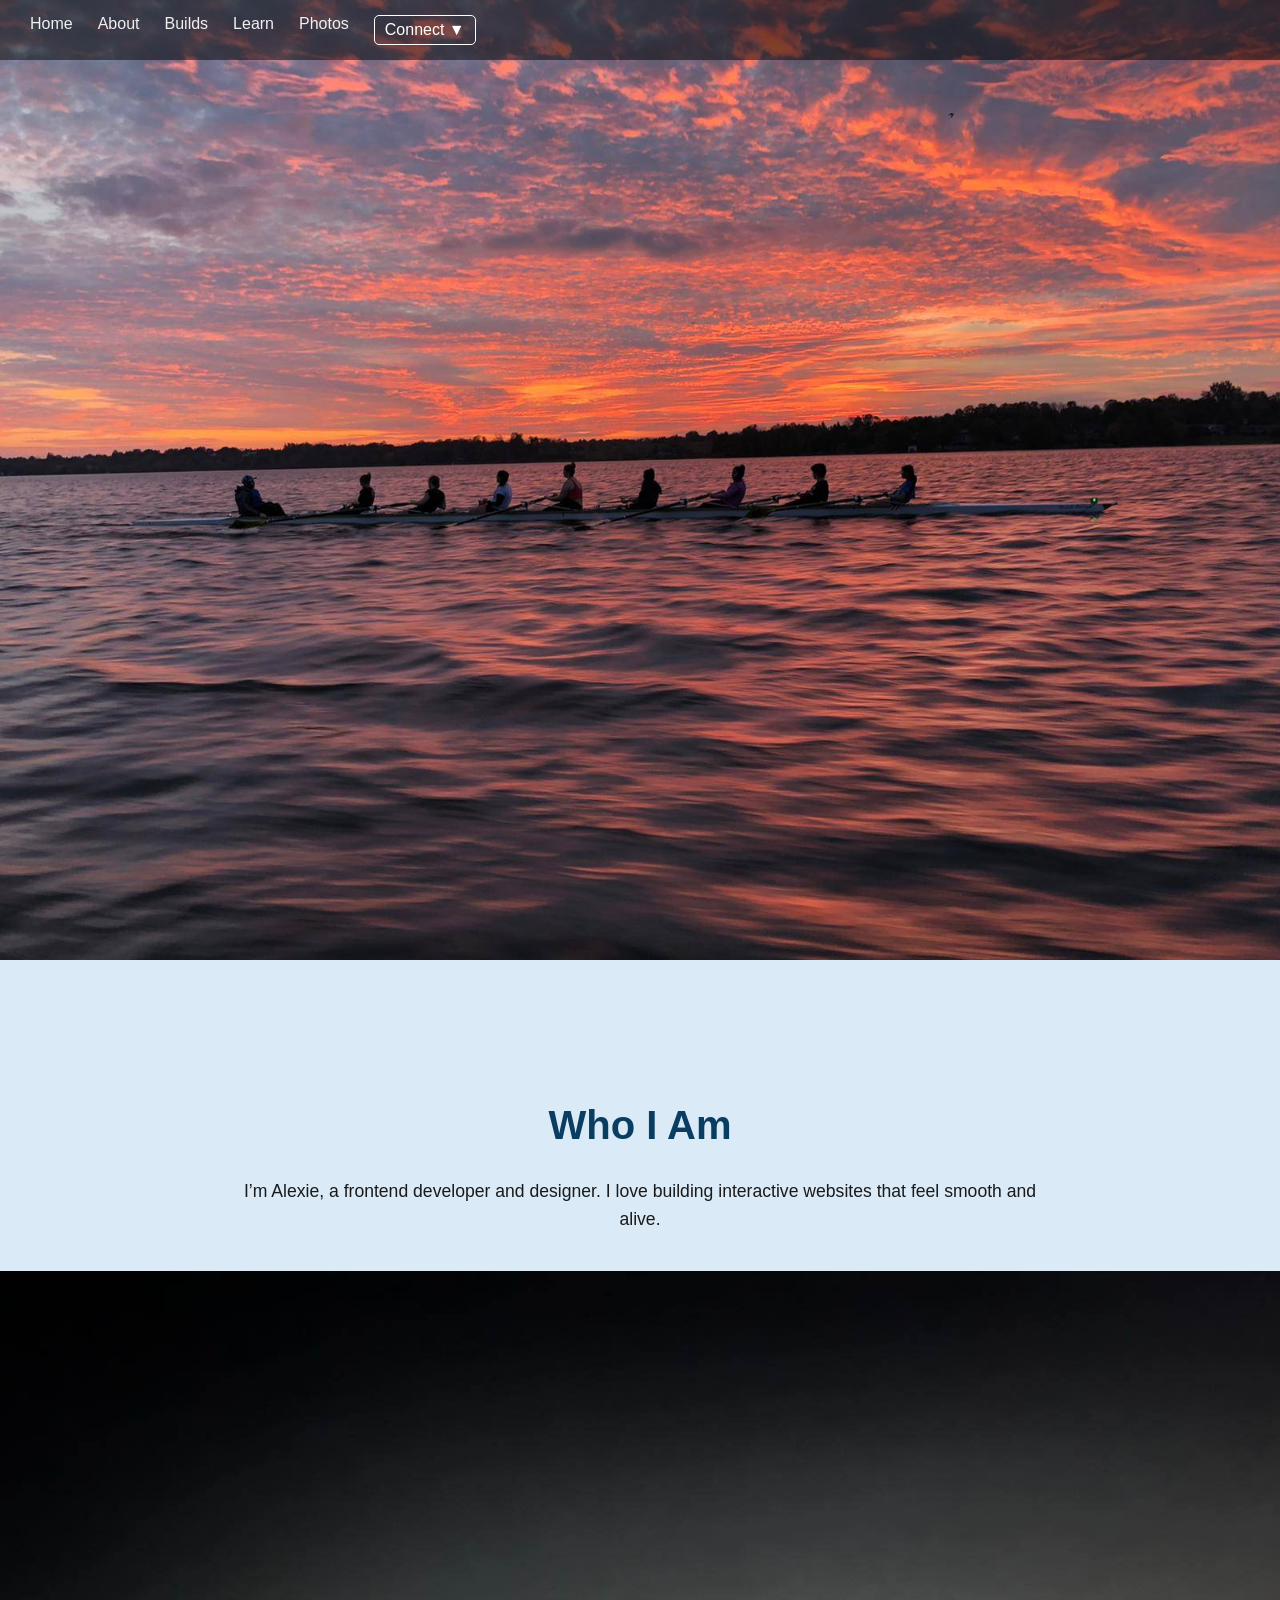
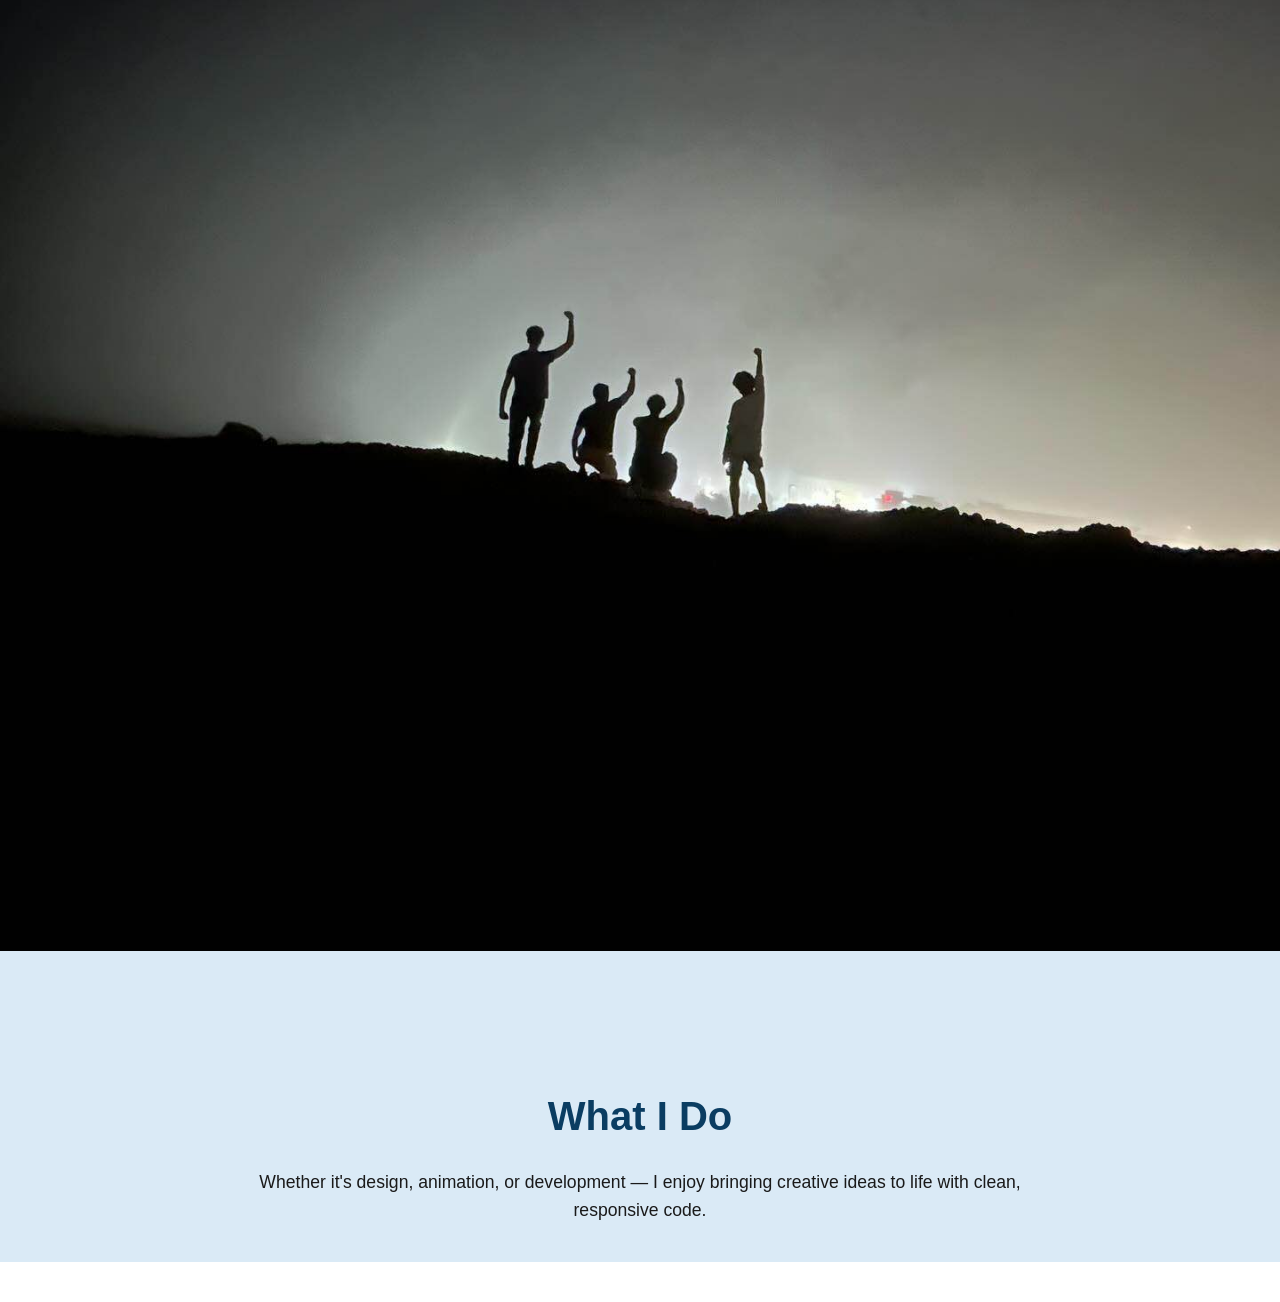
==== about.html @ fcfd6482 "started a website" ====
<!DOCTYPE html>
<html lang="en">
<head>
  <meta charset="UTF-8">
  <title>About Me</title>
  <link rel="stylesheet" href="style.css">
</head>
<script>
  const observer = new IntersectionObserver((entries) => {
    entries.forEach(entry => {
      if (entry.isIntersecting) {
        entry.target.classList.add('visible');
      }
    });
  }, { threshold: 0.2 });

  document.querySelectorAll('.about-text').forEach(el => {
    observer.observe(el);
  });
</script>

<body>

  <nav>
    <div class="nav-links">
      <a href="index.html">Home</a>
      <a href="about.html">About</a>
      <a href="#">Builds</a>
      <a href="#">Learn</a>
      <a href="#">Photos</a>
      <div class="dropdown">Connect ▼</div>
    </div>
  </nav>

  <section class="about-section">
  <img src="images/pic1.jpg" alt="Rowing at sunrise" class="about-img">
  <div class="about-text">
    <h2>Who I Am</h2>
    <p>I’m Alexie, a frontend developer and designer. I love building interactive websites that feel smooth and alive.</p>
  </div>
</section>

<section class="about-section">
  <img src="images/pic2.jpg" alt="Me coding" class="about-img">
  <div class="about-text">
    <h2>What I Do</h2>
    <p>Whether it's design, animation, or development — I enjoy bringing creative ideas to life with clean, responsive code.</p>
  </div>
</section>

</body>
</html>
---- style.css ----
html, body {
        margin: 0;
        padding: 0;
        height: 100%;
        font-family: 'Segoe UI', Tahoma, Geneva, Verdana, sans-serif;
    }

    .intro-video {
        position: fixed;
        top: 0;
        left: 0;
        width: 100%;
        height: 100%;
        object-fit: cover;
        object-position: center center; /* this centers the video */
        z-index: -1;
        opacity: 0.65;
    }



    nav {
      display: flex;
      justify-content: space-between;
      align-items: center;
      padding: 15px 30px;
      background: rgba(0, 0, 0, 0.5);
    }

    .logo {
      font-size: 2rem;
      font-weight: bold;
    }

    .logo span {
      color: #3498db;
    }

    .nav-links {
      display: flex;
      gap: 25px;
    }

    .nav-links a {
      color: #f0f0f0;
      text-decoration: none;
      font-weight: 500;
    }

    .dropdown {
      border: 1px solid white;
      border-radius: 5px;
      padding: 5px 10px;
      cursor: pointer;
      background-color: transparent;
      color: white;
    }

    .hero {
        flex: 1;
        display: flex;
        flex-direction: column;
        align-items: center;
        justify-content: center;
        text-align: center;
        padding: 20px;
    }


    .hero h1 {
      font-size: 3rem;
    }

    .hero p {
      font-size: 1.2rem;
      color: #000000;
    }

    .hero a {
      color: #3498db;
      text-decoration: none;
    }

    .enter-btn {
      display: inline-block;
      margin-top: 20px;
      padding: 12px 25px;
      border: 2px solid gold;
      background-color: transparent;
      color: white;
      font-weight: bold;
      cursor: pointer;
    }

    .enter-btn:hover {
      background-color: gold;
      color: black;
    }

    .about {
    display: flex;
    justify-content: center;
    align-items: center;
    padding: 80px 20px;
    color: white;
    min-height: 100vh;
    background-color: #111; /* fallback if no video */
    }

    .about-container {
    max-width: 800px;
    text-align: center;
    }

    .page-wrapper {
        display: flex;
        flex-direction: column;
        min-height: 100vh;
    }

    .about h1 {
    font-size: 3rem;
    margin-bottom: 20px;
    }

    .about p {
    font-size: 1.2rem;
    line-height: 1.6;
    color: #ccc;
    }

    .social-footer {
        display: flex;
        justify-content: center;
        gap: 30px;
        padding: 30px 0;
        background-color: rgba(0, 0, 0, 0.5); /* 50% transparent black */
        z-index: 1;
    }

    
    .social-footer svg {
        width: 32px;
        height: 32px;
        fill: white;
        transition: transform 0.2s ease;
    }

    .social-footer a:hover svg {
        transform: scale(1.2);
        fill: #3498db;
    }


 /*  about me page */ 

 nav {
  position: absolute;
  top: 0;
  left: 0;
  right: 0;
  z-index: 100;
}

    .about-section {
  background-color: #daeaf6;
  padding: 0;
  margin: 0;
}

.about-img {
  width: 100vw;
  height: auto;
  display: block;
  object-fit: cover;
  border-radius: 0;
  box-shadow: none;
  margin: 0;
}

.about-text {

  transform: translateY(40px);
  transition: opacity 0.6s ease-out, transform 0.6s ease-out;
  padding: 60px 20px;
  max-width: 800px;
  margin: 0 auto;
  text-align: center;
  color: #1a1a1a;
  font-size: 1.1rem;
  line-height: 1.6;
}

.about-text h2 {
  font-size: 2.5rem;
  margin-bottom: 20px;
  color: #0a3d62;
}

.about-section img {
    width: 100%;
    height: auto;
    object-fit: cover;
    margin: 0;
    background-color: #daeaf6; /* pastel blue */
}

  body, .about-section {
  margin: 0;
  padding: 0;
}

    .about-text.visible {
        opacity: 1;
        transform: translateY(0);
    }
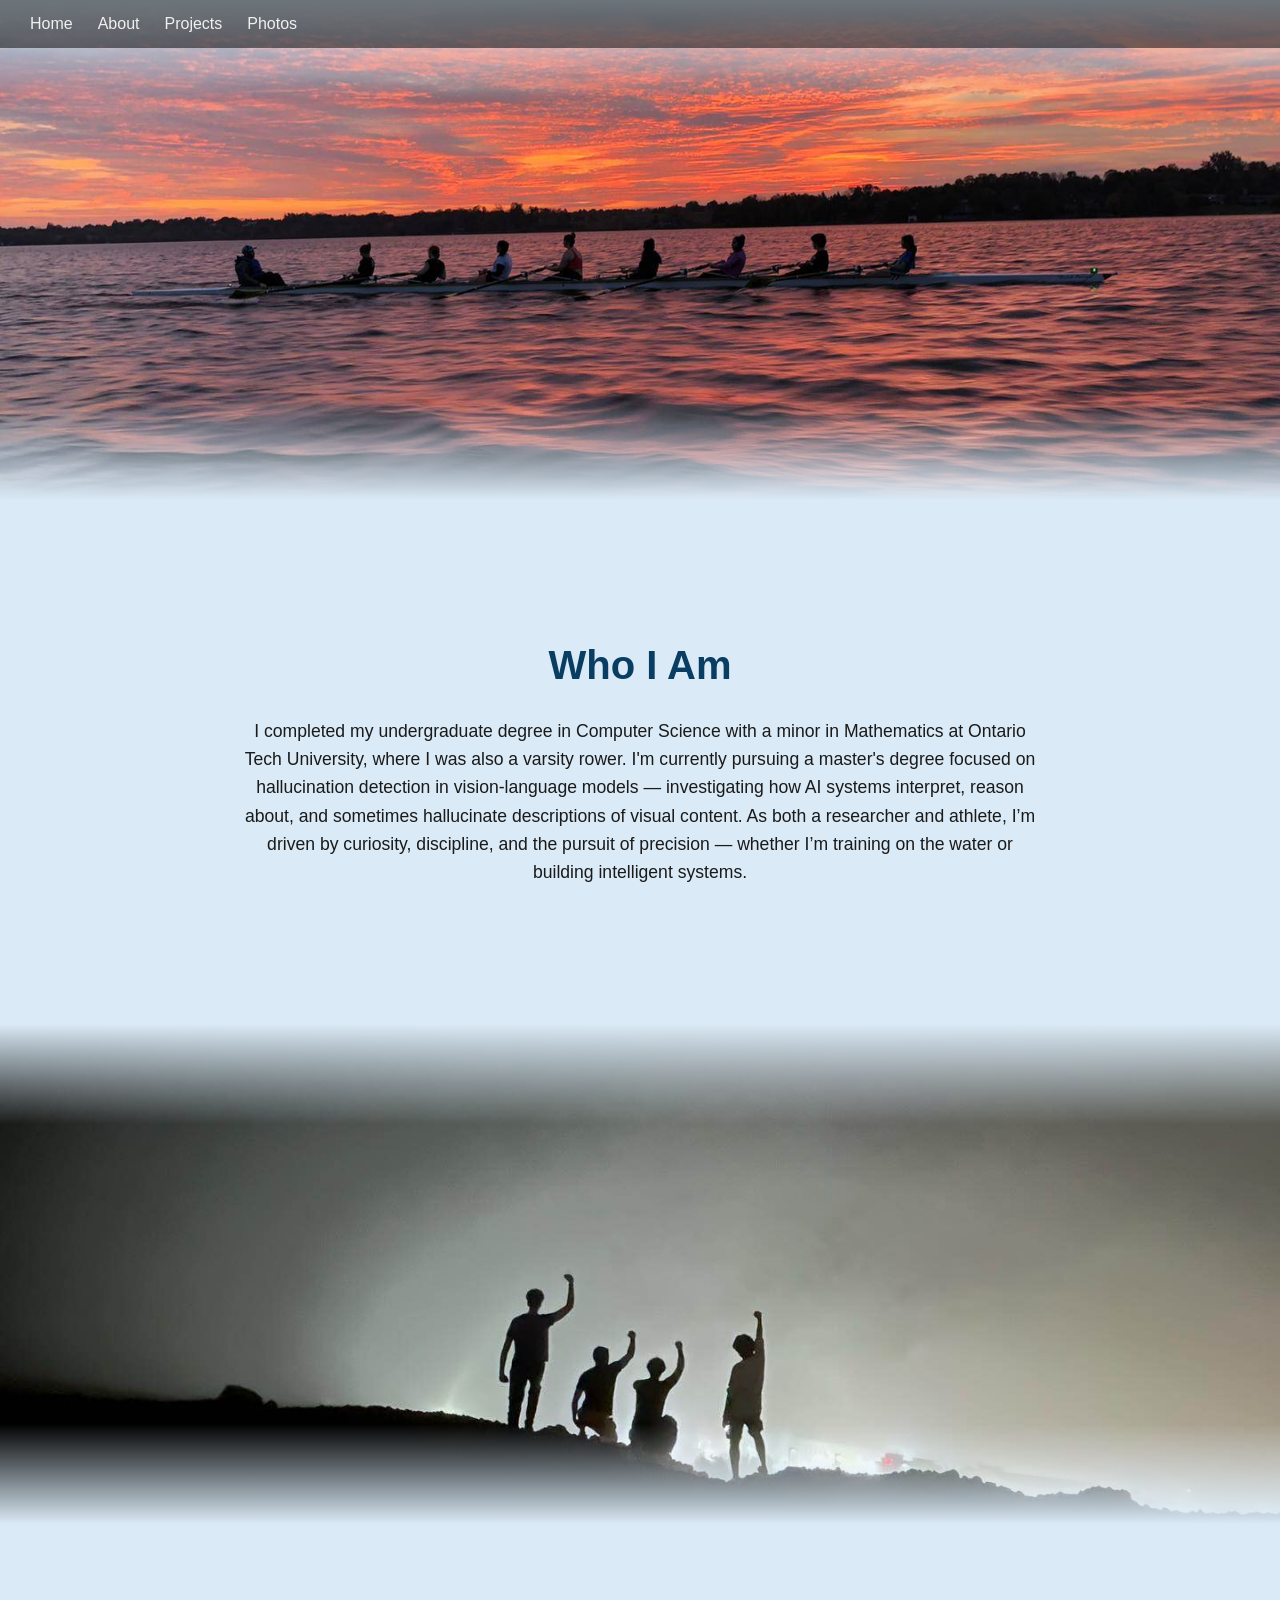
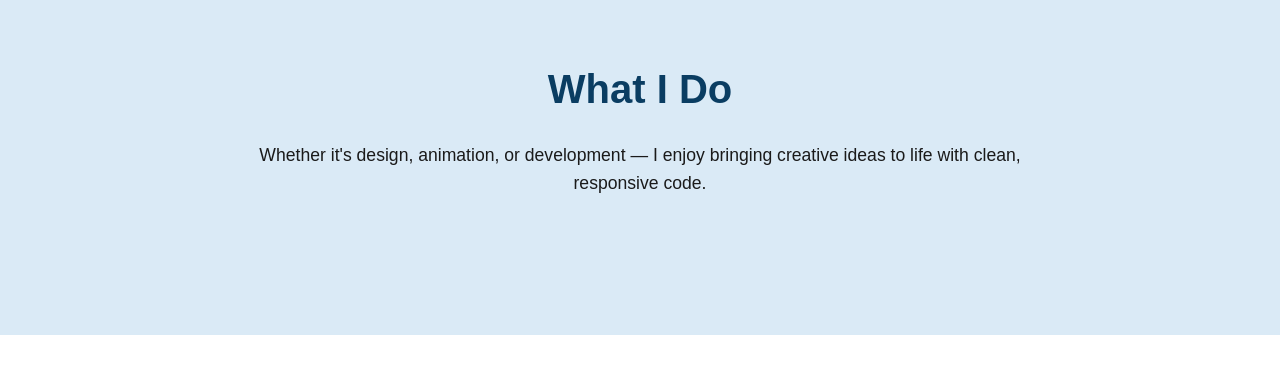
==== commit 319c2038: "added about me and project page" ====
--- a/about.html
+++ b/about.html
@@ -21,27 +21,29 @@
 
 <body>
 
-  <nav>
+ <nav>
     <div class="nav-links">
       <a href="index.html">Home</a>
       <a href="about.html">About</a>
-      <a href="#">Builds</a>
-      <a href="#">Learn</a>
+      <a href="project.html">Projects</a>
       <a href="#">Photos</a>
-      <div class="dropdown">Connect ▼</div>
     </div>
-  </nav>
+  </nav> 
 
   <section class="about-section">
-  <img src="images/pic1.jpg" alt="Rowing at sunrise" class="about-img">
+    <div class="image-fade">
+  <img src="images/pic1.jpg" alt="Rowing at sunrise" class="about-img img-rowing">
+  </div>
   <div class="about-text">
     <h2>Who I Am</h2>
-    <p>I’m Alexie, a frontend developer and designer. I love building interactive websites that feel smooth and alive.</p>
+    <p>I completed my undergraduate degree in Computer Science with a minor in Mathematics at Ontario Tech University, where I was also a varsity rower. I'm currently pursuing a master's degree focused on hallucination detection in vision-language models — investigating how AI systems interpret, reason about, and sometimes hallucinate descriptions of visual content. As both a researcher and athlete, I’m driven by curiosity, discipline, and the pursuit of precision — whether I’m training on the water or building intelligent systems.</p>
   </div>
 </section>
 
 <section class="about-section">
-  <img src="images/pic2.jpg" alt="Me coding" class="about-img">
+     <div class="image-fade">
+  <img src="images/pic2.jpg" alt="Me coding" class="about-img img-friends">
+  </div>
   <div class="about-text">
     <h2>What I Do</h2>
     <p>Whether it's design, animation, or development — I enjoy bringing creative ideas to life with clean, responsive code.</p>
--- a/style.css
+++ b/style.css
@@ -1,5 +1,7 @@
 
-   html, body {
+  
+  /* --- main page --- */
+  html, body {
         margin: 0;
         padding: 0;
         height: 100%;
@@ -67,6 +69,22 @@
         padding: 20px;
     }
 
+    .hero-banner {
+        position: relative;
+        height: 100vh;
+        background: url('images/your-background.jpg') no-repeat center center/cover;
+        display: flex;
+        align-items: center;
+        justify-content: center;
+        text-align: center;
+    }
+
+    .hero-overlay h1,
+    .hero-overlay h2,
+    .hero-overlay p {
+    margin: 10px 0;
+    color: #f1eded; /* You can change to white or dark based on contrast */
+    }
 
     .hero h1 {
       font-size: 3rem;
@@ -98,6 +116,22 @@
       color: black;
     }
 
+    .center-band {
+  position: fixed; /* or absolute if you want it to scroll */
+  top: 50%;
+  left: 0;
+  width: 100%;
+  transform: translateY(-50%);
+  background-color: rgba(255, 255, 255, 0.3); /* semi-transparent white */
+  text-align: center;
+  padding: 8px 0;
+  z-index: 10;
+  font-size:  1.5rem;
+  font-weight: bold;
+  color: #000; /* use #fff if your background is dark */
+  backdrop-filter: blur(8px); /* optional: softens background behind */
+}
+
     .about {
     display: flex;
     justify-content: center;
@@ -140,20 +174,22 @@
     }
 
     
-    .social-footer svg {
-        width: 32px;
-        height: 32px;
-        fill: white;
-        transition: transform 0.2s ease;
-    }
-
-    .social-footer a:hover svg {
-        transform: scale(1.2);
-        fill: #3498db;
-    }
-
-
- /*  about me page */ 
+    .social-footer {
+  position: fixed;
+  bottom: 0;
+  left: 0;
+  width: 100%;
+  display: flex;
+  justify-content: center;
+  gap: 30px;
+  padding: 20px 0;
+  background-color: rgba(0, 0, 0, 0.5); /* semi-transparent black */
+  z-index: 10;
+  backdrop-filter: blur(6px);
+}
+
+
+ /* --- about me page --- */ 
 
  nav {
   position: absolute;
@@ -163,27 +199,68 @@
   z-index: 100;
 }
 
-    .about-section {
+.about-section {
   background-color: #daeaf6;
   padding: 0;
   margin: 0;
 }
 
-.about-img {
-  width: 100vw;
-  height: auto;
+.img-rowing {
+  width: 100%;
+  max-height: 500px;
+  object-fit: cover;
   display: block;
+  margin: 0 auto;
+}
+.img-friends {
+  width: 100%;
+  max-height: 500px;
   object-fit: cover;
-  border-radius: 0;
-  box-shadow: none;
-  margin: 0;
-}
-
+  display: block;
+  margin: 0 auto;
+}
+.image-fade {
+  position: relative;
+  width: 100%;
+  overflow: hidden;
+}
+.image-fade img {
+  width: 100%;
+  max-height: 500px; /* or adjust as needed */
+  object-fit: cover;
+  display: block;
+  position: relative;
+  z-index: 0;
+}
+
+.image-fade::before {
+  content: "";
+  position: absolute;
+  top: 0;
+  left: 0;
+  width: 100%;
+  height: 100px;
+  background: linear-gradient(to bottom, #daeaf6, rgba(218, 234, 246, 0));
+  z-index: 1;
+  pointer-events: none;
+}
+
+.image-fade::after {
+  content: "";
+  position: absolute;
+  bottom: 0;
+  left: 0;
+  width: 100%;
+  height: 100px;
+  background: linear-gradient(to top, #daeaf6, rgba(218, 234, 246, 0));
+  z-index: 1;
+  pointer-events: none;
+}
 .about-text {
 
   transform: translateY(40px);
   transition: opacity 0.6s ease-out, transform 0.6s ease-out;
-  padding: 60px 20px;
+  padding: 60px 20px 160px;
   max-width: 800px;
   margin: 0 auto;
   text-align: center;
@@ -215,3 +292,79 @@
         opacity: 1;
         transform: translateY(0);
     }
+
+
+    /* ------- projects page ----*/
+
+    body {
+      font-family: 'Inter', sans-serif;
+      margin: 0;
+      padding: 0;
+    }
+
+    .section-title {
+      text-align: center;
+      font-size: 2.5rem;
+      color: #0a3d62;
+      margin: 60px 0 20px;
+    }
+
+    .project-grid {
+      display: flex;
+      flex-wrap: wrap;
+      justify-content: center;
+      gap: 30px;
+      padding: 30px;
+    }
+
+    .project-card {
+      background-color: #e8f1fb;
+      border-radius: 12px;
+      padding: 20px;
+      width: 300px;
+      cursor: pointer;
+      box-shadow: 0 4px 10px rgba(0,0,0,0.1);
+      transition: transform 0.3s ease, box-shadow 0.3s ease;
+      overflow: hidden;
+    }
+
+    .project-card:hover {
+      transform: translateY(-5px);
+      box-shadow: 0 8px 16px rgba(0,0,0,0.15);
+    }
+
+    .project-title {
+      font-weight: 700;
+      margin-bottom: 10px;
+      font-size: 1.1rem;
+    }
+
+    .project-details {
+      display: none;
+      margin-top: 10px;
+      font-size: 0.95rem;
+    }
+
+    .project-card.expanded .project-details {
+      display: block;
+    }
+
+    .project-card img {
+      width: 100%;
+      height: 160px;
+      object-fit: cover;
+      border-radius: 8px;
+      margin-bottom: 10px;
+    }
+
+    .social-footer {
+      display: flex;
+      justify-content: center;
+      gap: 30px;
+      padding: 30px 0;
+      background-color: rgba(0, 0, 0, 0.5);
+      position: fixed;
+      bottom: 0;
+      left: 0;
+      width: 100%;
+    }
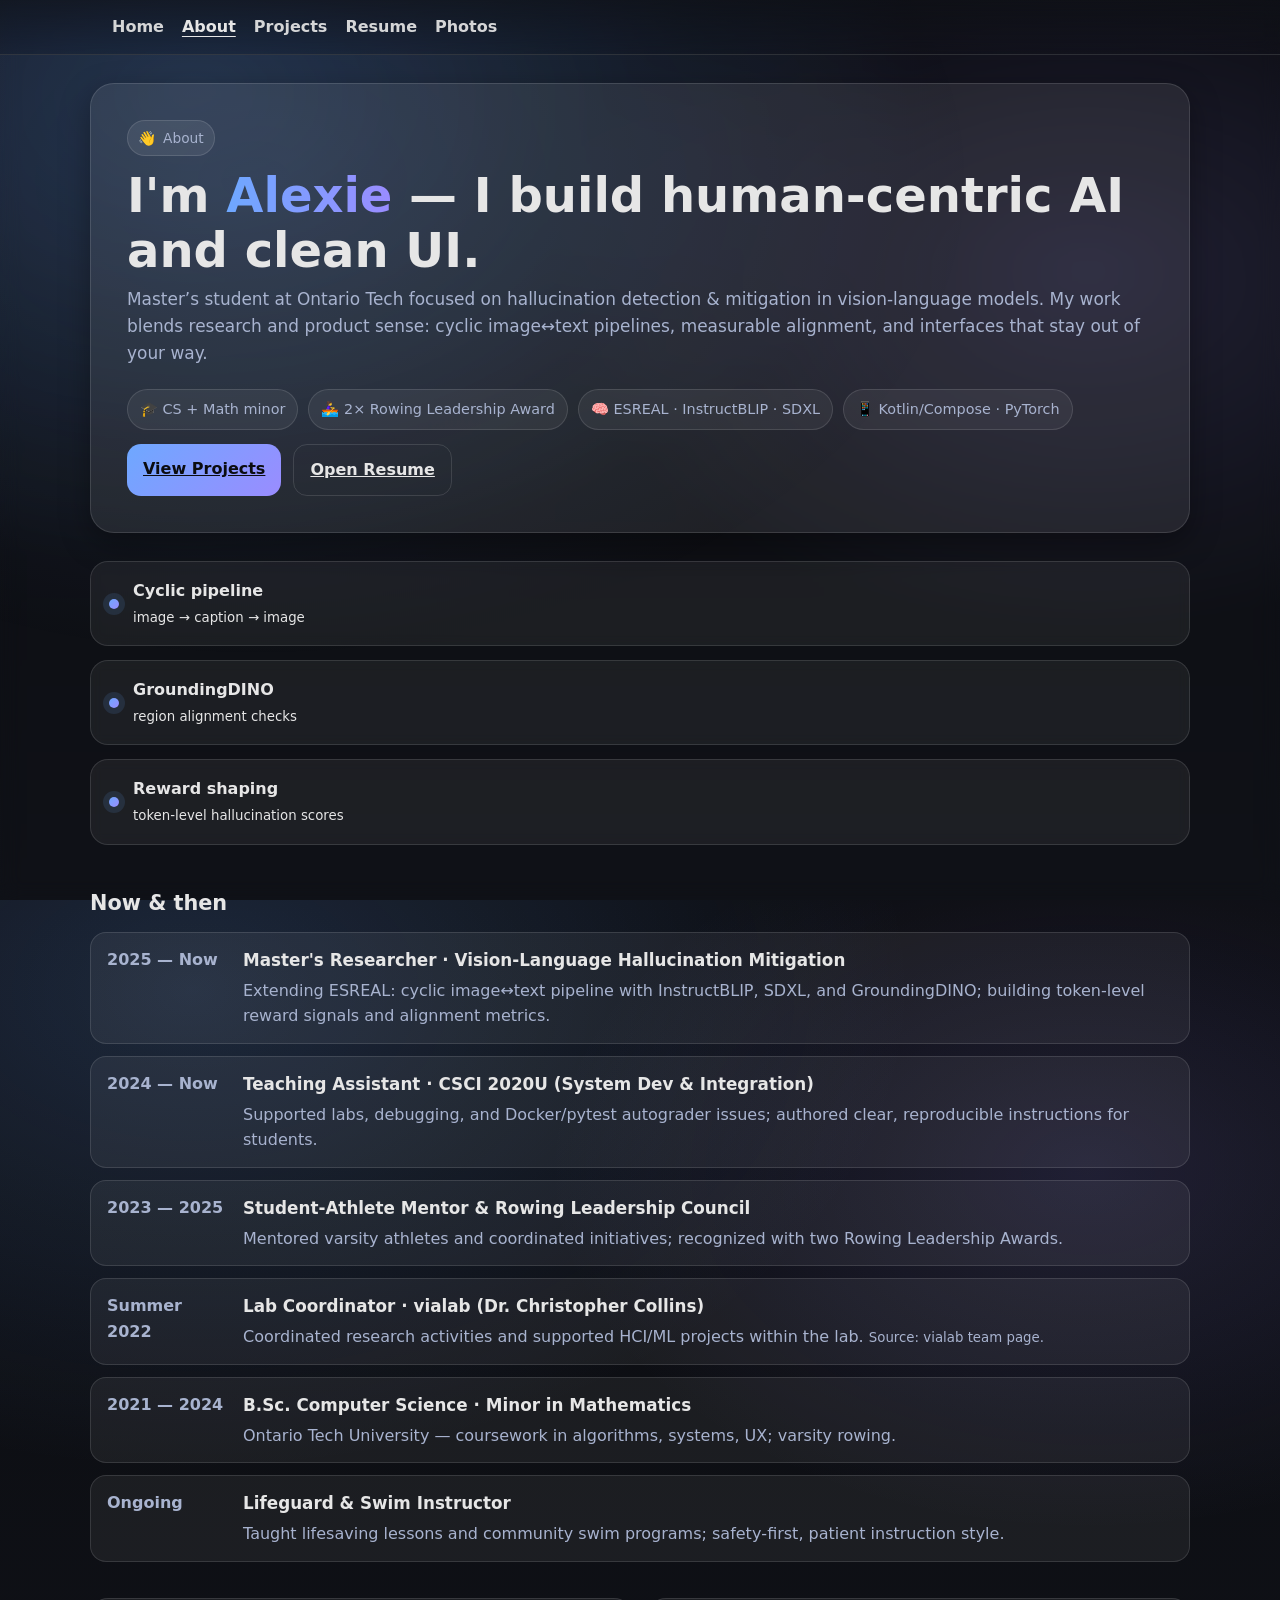
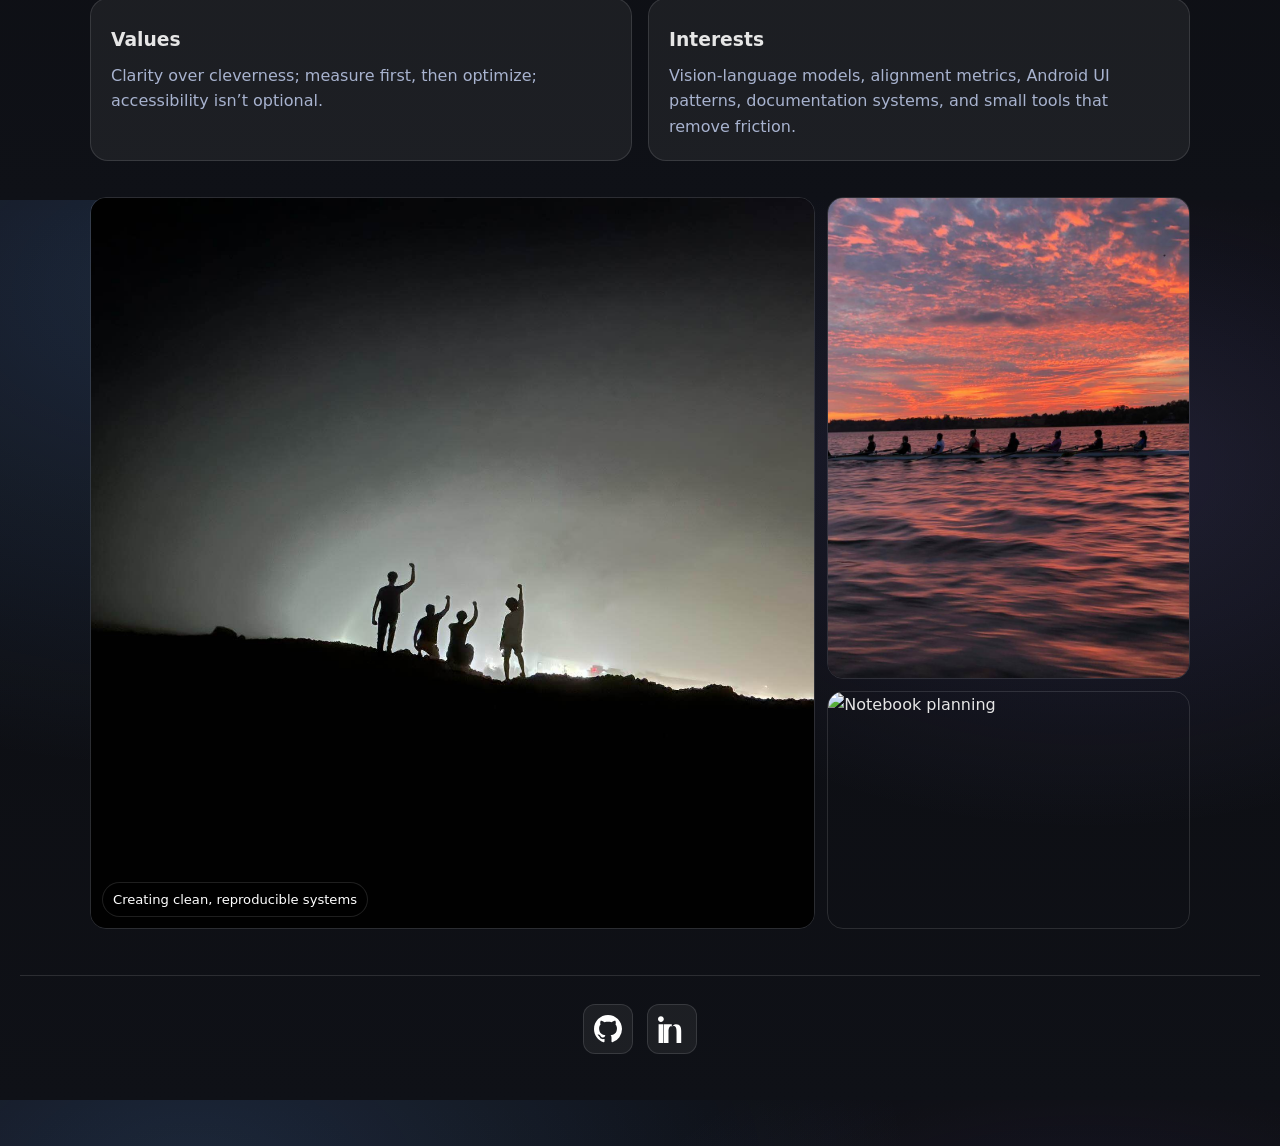
==== commit cc2e6554: "added a theme" ====
--- a/about.html
+++ b/about.html
@@ -1,54 +1,231 @@
 <!DOCTYPE html>
 <html lang="en">
 <head>
-  <meta charset="UTF-8">
-  <title>About Me</title>
-  <link rel="stylesheet" href="style.css">
+  <meta charset="UTF-8" />
+  <meta name="viewport" content="width=device-width, initial-scale=1" />
+  <title>About — Alexie Linardatos</title>
+  <!-- Standalone file that visually matches your homepage.
+       If you moved styles to style.css, you can copy the :root vars and classes there and remove this <style>. -->
+  <style>
+    :root{ --bg:#0b0c10; --fg:#e6e6e6; --muted:#a8b3cf; --brand:#6ea8ff; --brand-2:#9a8cff; --card:rgba(255,255,255,.06); --glass:rgba(255,255,255,.08); --stroke:rgba(255,255,255,.12); --shadow:0 10px 30px rgba(0,0,0,.35); --radius-2xl:24px }
+    *{box-sizing:border-box}
+    html,body{height:100%}
+    html{scroll-behavior:smooth}
+    body{margin:0; color:var(--fg); background:radial-gradient(1200px 800px at 15% 10%, rgba(110,168,255,.18), transparent 60%), radial-gradient(900px 600px at 85% 30%, rgba(154,140,255,.14), transparent 60%), linear-gradient(180deg,#0b0c10 0%,#0f1117 100%); font-family:system-ui,-apple-system, Segoe UI, Roboto, Inter, Helvetica, Arial, sans-serif; line-height:1.6}
+
+    /* Background video + overlay to match home */
+    .intro-video{ position:fixed; inset:0; width:100%; height:100%; object-fit:cover; z-index:-2; filter:brightness(.4) saturate(1.2) }
+    .bg-overlay{ position:fixed; inset:0; z-index:-1; backdrop-filter: blur(10px); background: radial-gradient(1200px 800px at 20% 20%, rgba(110,168,255,.12), transparent 60%) }
+    @media (prefers-reduced-motion: reduce){ .intro-video{ display:none } }
+
+    .page-wrapper{ min-height:100dvh; display:flex; flex-direction:column }
+    main{ flex:1; display:grid; gap:36px; padding:28px 20px 64px }
+    .container{ width:min(1100px,92vw); margin-inline:auto }
+
+    /* Header (kept exactly as your structure) */
+    nav{ position:sticky; top:0; z-index:10; backdrop-filter:saturate(1.2) blur(8px); background:linear-gradient(180deg, rgba(15,17,23,.65), rgba(15,17,23,.25)); border-bottom:1px solid var(--stroke) }
+    .nav-links{ display:flex; gap:18px; align-items:center; padding:14px 22px; width:min(1100px,92vw); margin:0 auto }
+    .nav-links a{ color:var(--fg); text-decoration:none; font-weight:600; opacity:.92 }
+    .nav-links a:hover,.nav-links a.active{ opacity:1; text-decoration:underline; text-underline-offset:4px }
+
+    /* Shared components to match home */
+    .hero{ position:relative; display:grid; grid-template-columns:1fr; gap:28px; align-items:center }
+    .hero-card{ background:var(--glass); border:1px solid var(--stroke); border-radius:var(--radius-2xl); box-shadow:var(--shadow); padding:36px; overflow:hidden }
+    .hero-eyebrow{ display:inline-flex; align-items:center; gap:8px; padding:6px 10px; border-radius:999px; background:rgba(255,255,255,.08); border:1px solid var(--stroke); font-size:.86rem; color:var(--muted) }
+    .hero h1{ font-size:clamp(30px,5.6vw,48px); margin:12px 0 8px; line-height:1.15 }
+    .accent{ background:linear-gradient(90deg,var(--brand),var(--brand-2)); -webkit-background-clip:text; background-clip:text; color:transparent }
+    .hero p{ color:var(--muted); font-size:1.06rem; margin:0 0 22px }
+    .cta{ display:flex; gap:12px; flex-wrap:wrap }
+    .btn{ appearance:none; border:none; border-radius:14px; padding:12px 16px; font-weight:700; cursor:pointer; transition:transform .18s ease, background .2s ease, opacity .2s ease }
+    .btn-solid{ background:linear-gradient(135deg, var(--brand), var(--brand-2)); color:#0b0c10 }
+    .btn-ghost{ background:transparent; border:1px solid var(--stroke); color:var(--fg) }
+    .btn:hover{ transform:translateY(-2px) }
+
+    .stat{ display:flex; align-items:center; gap:14px; background:var(--card); border:1px solid var(--stroke); border-radius:18px; padding:16px 18px; backdrop-filter: blur(6px); animation: float 6s ease-in-out infinite }
+    .stat .dot{ width:10px; height:10px; border-radius:999px; background:linear-gradient(135deg, var(--brand), var(--brand-2)); box-shadow:0 0 0 6px rgba(110,168,255,.12) }
+    @keyframes float{ 0%,100%{ transform:translateY(0) } 50%{ transform:translateY(-6px) } }
+
+    .section-head{ display:flex; align-items:flex-end; justify-content:space-between; gap:18px; margin:6px 0 12px }
+    .section-head h2{ margin:0; font-size:1.3rem }
+
+    .split{ display:grid; grid-template-columns:1fr 1fr; gap:16px }
+    .panel{ background:var(--card); border:1px solid var(--stroke); border-radius:18px; padding:20px }
+    .panel h3{ margin:6px 0 8px }
+    .panel p{ margin:0; color:var(--muted) }
+
+    .chips{ display:flex; flex-wrap:wrap; gap:10px; margin-top:14px }
+    .chip{ display:inline-flex; align-items:center; gap:8px; padding:8px 12px; border-radius:999px; border:1px solid var(--stroke); background:var(--card); color:var(--muted); font-size:.9rem }
+
+    /* Timeline */
+    .timeline{ display:grid; gap:12px }
+    .t-item{ display:grid; grid-template-columns: 120px 1fr; gap:16px; align-items:start; background:var(--card); border:1px solid var(--stroke); border-radius:16px; padding:14px 16px }
+    .t-date{ color:var(--muted); font-weight:700 }
+    .t-item h3{ margin:0 0 4px; font-size:1.05rem }
+    .t-item p{ margin:0; color:var(--muted) }
+
+    /* Gallery stripe */
+    .gallery{ display:grid; grid-template-columns: 2fr 1fr; gap:12px }
+    .g-main{ position:relative }
+    .g-main img, .g-side img{ width:100%; height:100%; object-fit:cover; border-radius:16px; border:1px solid var(--stroke) }
+    .g-side{ display:grid; gap:12px }
+    .caption{ position:absolute; left:12px; bottom:12px; padding:6px 10px; background:rgba(0,0,0,.35); border:1px solid var(--stroke); color:#fff; border-radius:999px; font-size:.82rem; backdrop-filter: blur(6px) }
+
+    footer.social-footer{ display:flex; gap:14px; align-items:center; justify-content:center; padding:28px 0; border-top:1px solid var(--stroke); margin-top:10px }
+    footer.social-footer a{ display:inline-flex; padding:10px; border-radius:12px; background:var(--card); border:1px solid var(--stroke) }
+    footer.social-footer a:hover{ border-color: rgba(110,168,255,.6) }
+
+    /* Reveal on scroll */
+    .reveal{ opacity:0; transform: translateY(8px); transition: opacity .6s ease, transform .6s ease }
+    .reveal.visible{ opacity:1; transform:none }
+
+    /* Responsive */
+    @media (max-width: 960px){ .hero{ grid-template-columns:1fr } .split{ grid-template-columns:1fr } .gallery{ grid-template-columns:1fr } }
+  </style>
 </head>
-<script>
-  const observer = new IntersectionObserver((entries) => {
-    entries.forEach(entry => {
-      if (entry.isIntersecting) {
-        entry.target.classList.add('visible');
-      }
-    });
-  }, { threshold: 0.2 });
-
-  document.querySelectorAll('.about-text').forEach(el => {
-    observer.observe(el);
-  });
-</script>
-
 <body>
-
- <nav>
-    <div class="nav-links">
-      <a href="index.html">Home</a>
-      <a href="about.html">About</a>
-      <a href="project.html">Projects</a>
-      <a href="#">Photos</a>
-    </div>
-  </nav> 
-
-  <section class="about-section">
-    <div class="image-fade">
-  <img src="images/pic1.jpg" alt="Rowing at sunrise" class="about-img img-rowing">
+  <!-- Background video to match home -->
+  <video class="intro-video" autoplay muted loop playsinline>
+    <source src="videos/background1.mp4" type="video/mp4" />
+    Your browser does not support the video tag.
+  </video>
+  <div class="bg-overlay" aria-hidden="true"></div>
+
+  <div class="page-wrapper">
+    <!-- Header (kept exactly) -->
+    <nav>
+      <div class="nav-links">
+        <a href="index.html">Home</a>
+        <a href="about.html" class="active">About</a>
+        <a href="project.html">Projects</a>
+        <a href="resume.html">Resume</a>
+        <a href="#">Photos</a>
+      </div>
+    </nav>
+
+    <main>
+      <!-- Hero matches home: left card, right stats -->
+      <section class="container hero">
+        <div class="hero-card reveal">
+          <span class="hero-eyebrow"><span>👋</span> About</span>
+          <h1>I'm <span class="accent">Alexie</span> — I build human‑centric AI and clean UI.</h1>
+          <p>
+            Master’s student at Ontario Tech focused on hallucination detection & mitigation in vision‑language models. 
+            My work blends research and product sense: cyclic image↔text pipelines, measurable alignment, and interfaces that stay out of your way.
+          </p>
+          <div class="chips">
+            <span class="chip">🎓 CS + Math minor</span>
+            <span class="chip">🚣‍♀️ 2× Rowing Leadership Award</span>
+            <span class="chip">🧠 ESREAL · InstructBLIP · SDXL</span>
+            <span class="chip">📱 Kotlin/Compose · PyTorch</span>
+          </div>
+          <div class="cta" style="margin-top:14px">
+            <a class="btn btn-solid" href="project.html">View Projects</a>
+            <a class="btn btn-ghost" href="resume.html">Open Resume</a>
+          </div>
+        </div>
+        <div class="hero-side reveal" style="display:grid; gap:14px">
+          <div class="stat"><span class="dot"></span><div><b>Cyclic pipeline</b><br><small class="muted">image → caption → image</small></div></div>
+          <div class="stat"><span class="dot"></span><div><b>GroundingDINO</b><br><small class="muted">region alignment checks</small></div></div>
+          <div class="stat"><span class="dot"></span><div><b>Reward shaping</b><br><small class="muted">token‑level hallucination scores</small></div></div>
+        </div>
+      </section>
+
+      <!-- Now & Then timeline -->
+      <section class="container">
+        <div class="section-head"><h2>Now & then</h2></div>
+        <div class="timeline">
+          <div class="t-item reveal">
+            <div class="t-date">2025 — Now</div>
+            <div>
+              <h3>Master's Researcher · Vision‑Language Hallucination Mitigation</h3>
+              <p>Extending ESREAL: cyclic image↔text pipeline with InstructBLIP, SDXL, and GroundingDINO; building token‑level reward signals and alignment metrics.</p>
+            </div>
+          </div>
+          <div class="t-item reveal">
+            <div class="t-date">2024 — Now</div>
+            <div>
+              <h3>Teaching Assistant · CSCI 2020U (System Dev & Integration)</h3>
+              <p>Supported labs, debugging, and Docker/pytest autograder issues; authored clear, reproducible instructions for students.</p>
+            </div>
+          </div>
+          <div class="t-item reveal">
+            <div class="t-date">2023 — 2025</div>
+            <div>
+              <h3>Student‑Athlete Mentor & Rowing Leadership Council</h3>
+              <p>Mentored varsity athletes and coordinated initiatives; recognized with two Rowing Leadership Awards.</p>
+            </div>
+          </div>
+          <div class="t-item reveal">
+            <div class="t-date">Summer 2022</div>
+            <div>
+              <h3>Lab Coordinator · vialab (Dr. Christopher Collins)</h3>
+              <p>Coordinated research activities and supported HCI/ML projects within the lab. <small>Source: vialab team page.</small></p>
+            </div>
+          </div>
+          <div class="t-item reveal">
+            <div class="t-date">2021 — 2024</div>
+            <div>
+              <h3>B.Sc. Computer Science · Minor in Mathematics</h3>
+              <p>Ontario Tech University — coursework in algorithms, systems, UX; varsity rowing.
+              </p>
+            </div>
+          </div>
+          <div class="t-item reveal">
+            <div class="t-date">Ongoing</div>
+            <div>
+              <h3>Lifeguard & Swim Instructor</h3>
+              <p>Taught lifesaving lessons and community swim programs; safety‑first, patient instruction style.</p>
+            </div>
+          </div>
+        </div>
+      </section>
+
+      <!-- Values / Interests panels -->
+      <section class="container split">
+        <div class="panel reveal">
+          <h3>Values</h3>
+          <p>Clarity over cleverness; measure first, then optimize; accessibility isn’t optional.</p>
+        </div>
+        <div class="panel reveal">
+          <h3>Interests</h3>
+          <p>Vision‑language models, alignment metrics, Android UI patterns, documentation systems, and small tools that remove friction.</p>
+        </div>
+      </section>
+
+      <!-- Gallery stripe for visual rhythm -->
+      <section class="container gallery">
+        <div class="g-main reveal">
+          <img src="images/pic2.jpg" alt="Coding session" />
+          <span class="caption">Creating clean, reproducible systems</span>
+        </div>
+        <div class="g-side reveal">
+          <img src="images/pic1.jpg" alt="Rowing focus" />
+          <img src="images/pic3.jpg" alt="Notebook planning" />
+        </div>
+      </section>
+
+      <!-- Social footer (same as home) -->
+      <footer class="social-footer">
+        <a href="https://github.com/AlexieLinardatos" target="_blank" aria-label="GitHub">
+          <svg height="28" viewBox="0 0 16 16" fill="white" xmlns="http://www.w3.org/2000/svg" aria-hidden="true"><path d="M8 0C3.58 0 0 3.58 0 8c0 3.54 2.29 6.53 5.47 7.59.4.07.55-.17.55-.38 0-.19-.01-.82-.01-1.49-2.01.37-2.53-.49-2.69-.94-.09-.23-.48-.94-.82-1.13-.28-.15-.68-.52-.01-.53.63-.01 1.08.58 1.23.82.72 1.21 1.87.87 2.33.66.07-.52.28-.87.51-1.07-1.78-.2-3.64-.89-3.64-3.95 0-.87.31-1.59.82-2.15-.08-.2-.36-1.02.08-2.12 0 0 .67-.21 2.2.82.64-.18 1.32-.27 2-.27s1.36.09 2 .27c1.53-1.04 2.2-.82 2.2-.82.44 1.1.16 1.92.08 2.12.51.56.82 1.27.82 2.15 0 3.07-1.87 3.75-3.65 3.95.29.25.54.73.54 1.48 0 1.07-.01 1.93-.01 2.2 0 .21.15.46.55.38A8.013 8.013 0 0 0 16 8c0-4.42-3.58-8-8-8z"/></svg>
+        </a>
+        <a href="https://linkedin.com/in/alexie-linardatos/" target="_blank" aria-label="LinkedIn">
+          <svg height="28" viewBox="0 0 24 24" fill="white" xmlns="http://www.w3.org/2000/svg" aria-hidden="true"><path d="M4.98 3.5C4.98 4.88 3.87 6 2.5 6S0 4.88 0 3.5 1.12 1 2.5 1 4.98 2.12 4.98 3.5zM.5 8h4V24h-4V8zm7.5 0h3.8v2.2h.1c.5-.9 1.7-2.2 3.5-2.2 3.8 0 4.5 2.5 4.5 5.8V24h-4V14.5c0-2.3-.1-5.2-3.2-5.2-3.2 0-3.7 2.5-3.7 5V24h-4V8z"/></svg>
+        </a>
+      </footer>
+    </main>
   </div>
-  <div class="about-text">
-    <h2>Who I Am</h2>
-    <p>I completed my undergraduate degree in Computer Science with a minor in Mathematics at Ontario Tech University, where I was also a varsity rower. I'm currently pursuing a master's degree focused on hallucination detection in vision-language models — investigating how AI systems interpret, reason about, and sometimes hallucinate descriptions of visual content. As both a researcher and athlete, I’m driven by curiosity, discipline, and the pursuit of precision — whether I’m training on the water or building intelligent systems.</p>
-  </div>
-</section>
-
-<section class="about-section">
-     <div class="image-fade">
-  <img src="images/pic2.jpg" alt="Me coding" class="about-img img-friends">
-  </div>
-  <div class="about-text">
-    <h2>What I Do</h2>
-    <p>Whether it's design, animation, or development — I enjoy bringing creative ideas to life with clean, responsive code.</p>
-  </div>
-</section>
-
+
+  <!-- IntersectionObserver for reveals -->
+  <script>
+    (function(){
+      const els = document.querySelectorAll('.reveal');
+      if(!('IntersectionObserver' in window) || !els.length){ els.forEach(el=> el.classList.add('visible')); return; }
+      const io = new IntersectionObserver((entries)=>{
+        entries.forEach(e=>{ if(e.isIntersecting){ e.target.classList.add('visible'); io.unobserve(e.target); } });
+      }, { threshold: 0.15 });
+      els.forEach(el=> io.observe(el));
+    })();
+  </script>
 </body>
 </html>
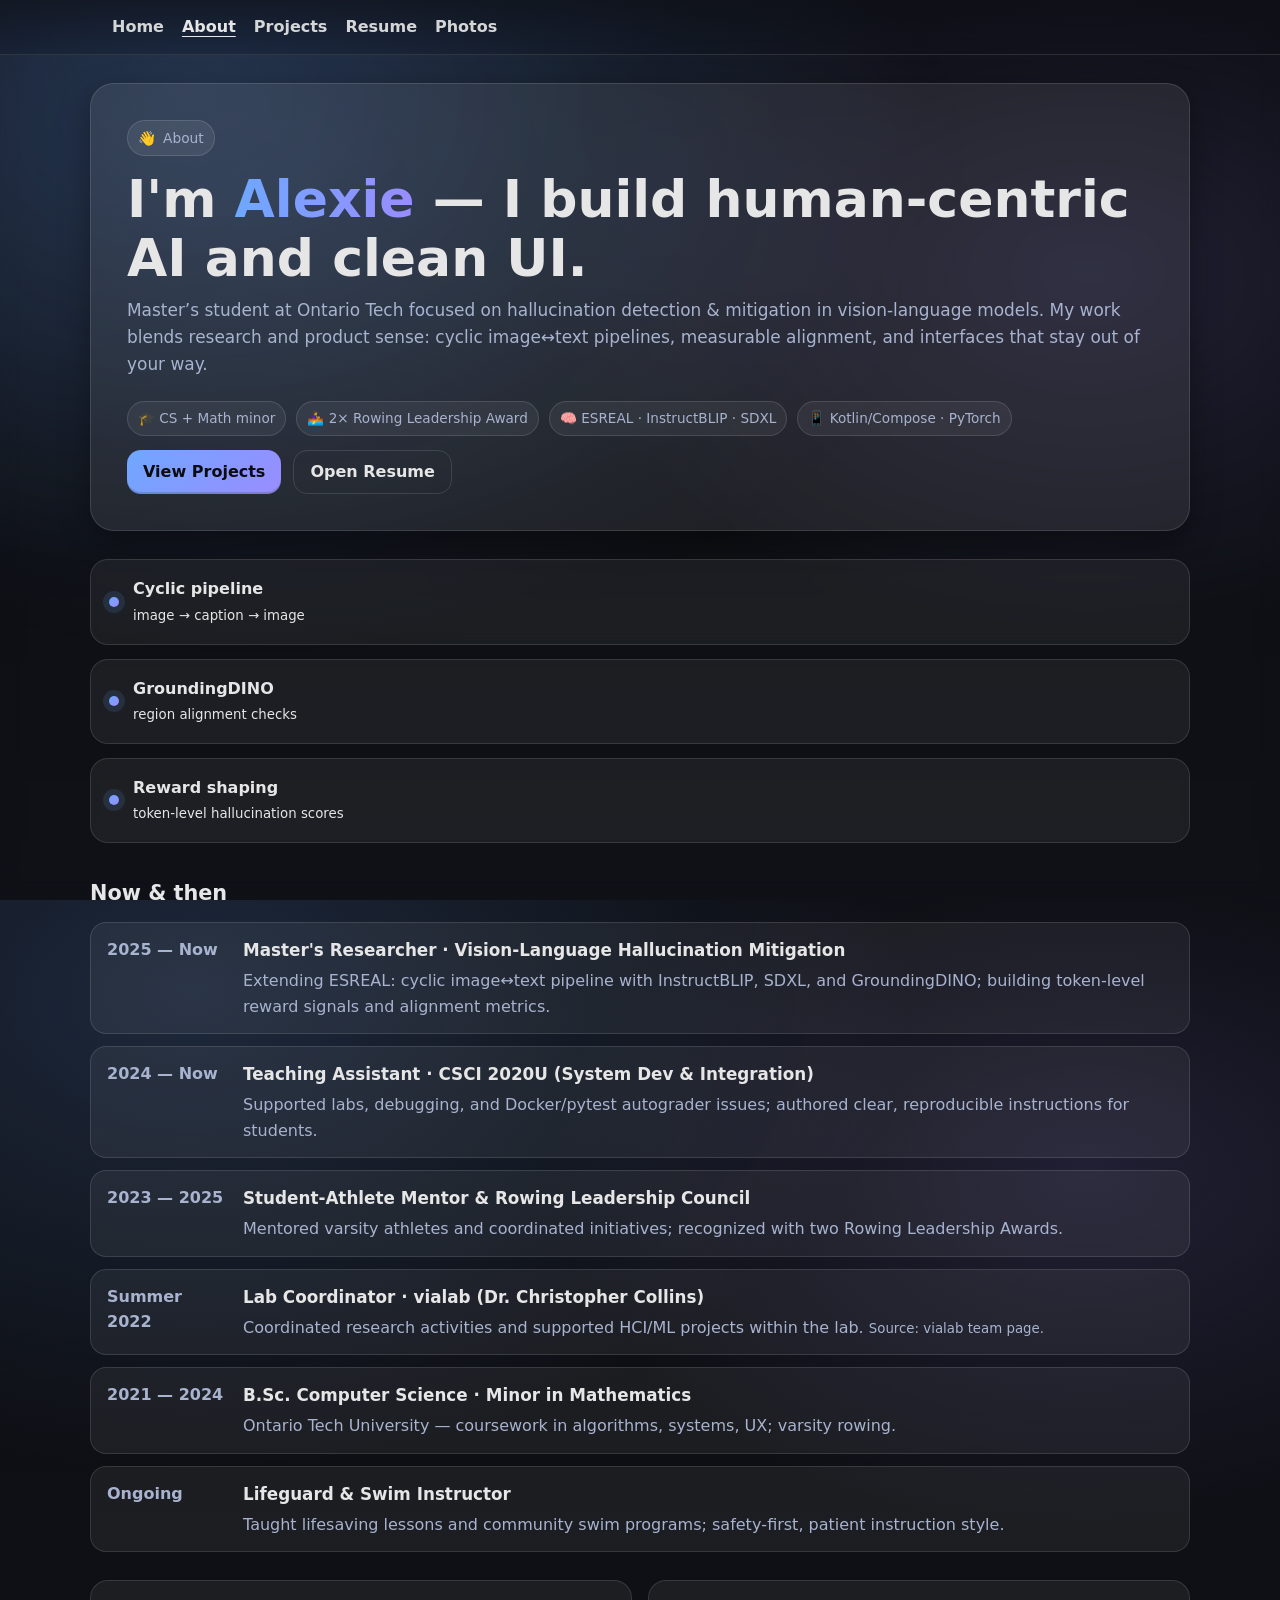
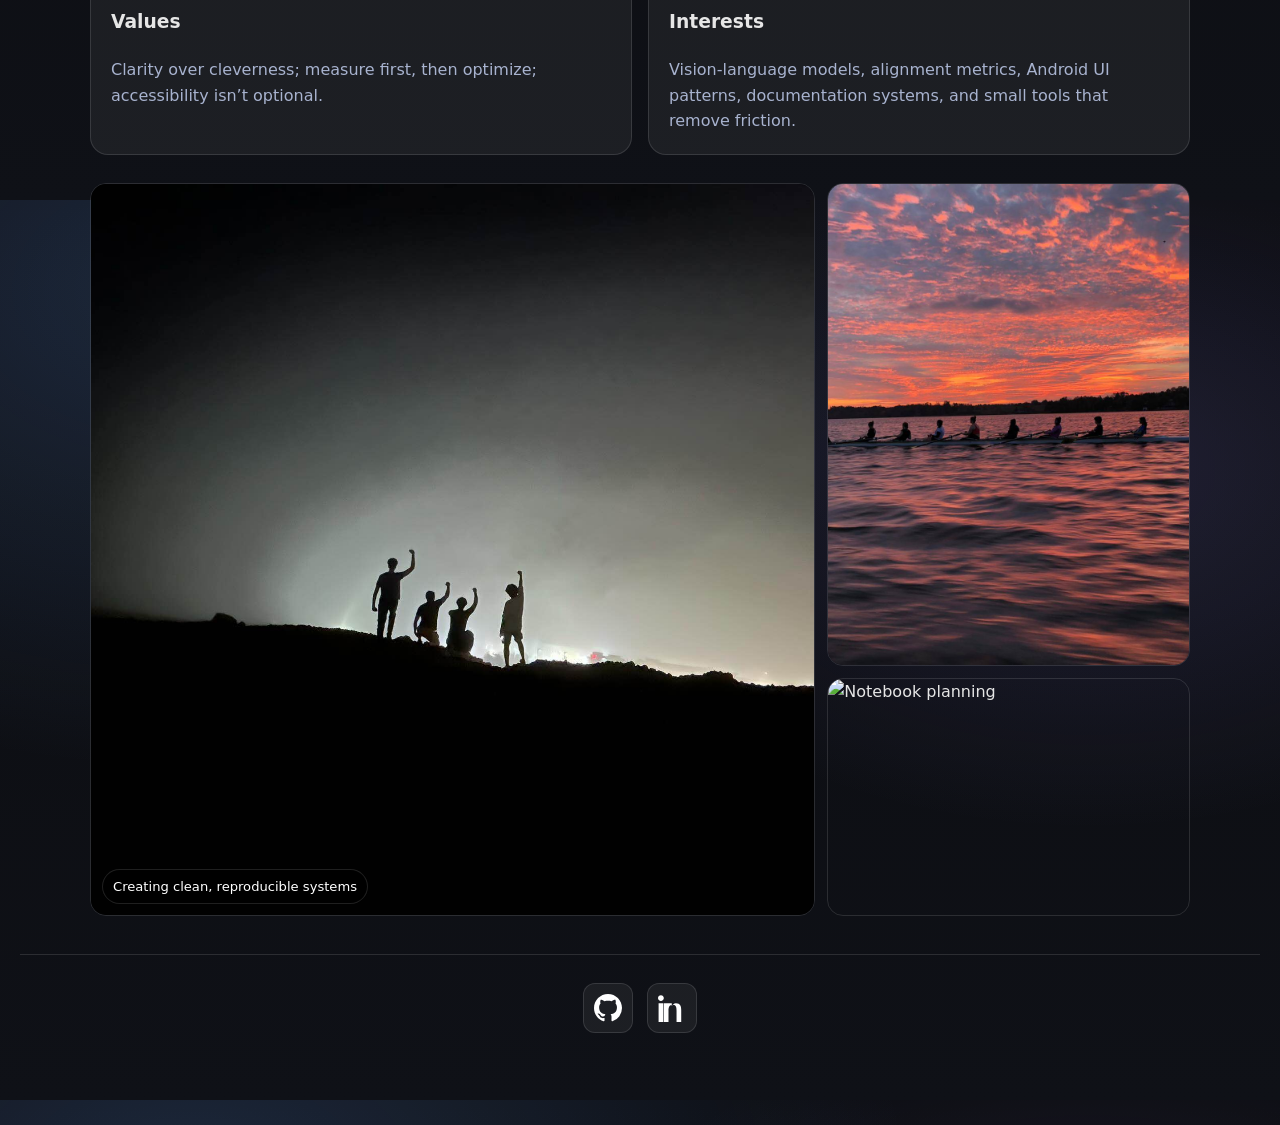
==== commit 19f92ed9: "added more style" ====
--- a/about.html
+++ b/about.html
@@ -6,81 +6,7 @@
   <title>About — Alexie Linardatos</title>
   <!-- Standalone file that visually matches your homepage.
        If you moved styles to style.css, you can copy the :root vars and classes there and remove this <style>. -->
-  <style>
-    :root{ --bg:#0b0c10; --fg:#e6e6e6; --muted:#a8b3cf; --brand:#6ea8ff; --brand-2:#9a8cff; --card:rgba(255,255,255,.06); --glass:rgba(255,255,255,.08); --stroke:rgba(255,255,255,.12); --shadow:0 10px 30px rgba(0,0,0,.35); --radius-2xl:24px }
-    *{box-sizing:border-box}
-    html,body{height:100%}
-    html{scroll-behavior:smooth}
-    body{margin:0; color:var(--fg); background:radial-gradient(1200px 800px at 15% 10%, rgba(110,168,255,.18), transparent 60%), radial-gradient(900px 600px at 85% 30%, rgba(154,140,255,.14), transparent 60%), linear-gradient(180deg,#0b0c10 0%,#0f1117 100%); font-family:system-ui,-apple-system, Segoe UI, Roboto, Inter, Helvetica, Arial, sans-serif; line-height:1.6}
-
-    /* Background video + overlay to match home */
-    .intro-video{ position:fixed; inset:0; width:100%; height:100%; object-fit:cover; z-index:-2; filter:brightness(.4) saturate(1.2) }
-    .bg-overlay{ position:fixed; inset:0; z-index:-1; backdrop-filter: blur(10px); background: radial-gradient(1200px 800px at 20% 20%, rgba(110,168,255,.12), transparent 60%) }
-    @media (prefers-reduced-motion: reduce){ .intro-video{ display:none } }
-
-    .page-wrapper{ min-height:100dvh; display:flex; flex-direction:column }
-    main{ flex:1; display:grid; gap:36px; padding:28px 20px 64px }
-    .container{ width:min(1100px,92vw); margin-inline:auto }
-
-    /* Header (kept exactly as your structure) */
-    nav{ position:sticky; top:0; z-index:10; backdrop-filter:saturate(1.2) blur(8px); background:linear-gradient(180deg, rgba(15,17,23,.65), rgba(15,17,23,.25)); border-bottom:1px solid var(--stroke) }
-    .nav-links{ display:flex; gap:18px; align-items:center; padding:14px 22px; width:min(1100px,92vw); margin:0 auto }
-    .nav-links a{ color:var(--fg); text-decoration:none; font-weight:600; opacity:.92 }
-    .nav-links a:hover,.nav-links a.active{ opacity:1; text-decoration:underline; text-underline-offset:4px }
-
-    /* Shared components to match home */
-    .hero{ position:relative; display:grid; grid-template-columns:1fr; gap:28px; align-items:center }
-    .hero-card{ background:var(--glass); border:1px solid var(--stroke); border-radius:var(--radius-2xl); box-shadow:var(--shadow); padding:36px; overflow:hidden }
-    .hero-eyebrow{ display:inline-flex; align-items:center; gap:8px; padding:6px 10px; border-radius:999px; background:rgba(255,255,255,.08); border:1px solid var(--stroke); font-size:.86rem; color:var(--muted) }
-    .hero h1{ font-size:clamp(30px,5.6vw,48px); margin:12px 0 8px; line-height:1.15 }
-    .accent{ background:linear-gradient(90deg,var(--brand),var(--brand-2)); -webkit-background-clip:text; background-clip:text; color:transparent }
-    .hero p{ color:var(--muted); font-size:1.06rem; margin:0 0 22px }
-    .cta{ display:flex; gap:12px; flex-wrap:wrap }
-    .btn{ appearance:none; border:none; border-radius:14px; padding:12px 16px; font-weight:700; cursor:pointer; transition:transform .18s ease, background .2s ease, opacity .2s ease }
-    .btn-solid{ background:linear-gradient(135deg, var(--brand), var(--brand-2)); color:#0b0c10 }
-    .btn-ghost{ background:transparent; border:1px solid var(--stroke); color:var(--fg) }
-    .btn:hover{ transform:translateY(-2px) }
-
-    .stat{ display:flex; align-items:center; gap:14px; background:var(--card); border:1px solid var(--stroke); border-radius:18px; padding:16px 18px; backdrop-filter: blur(6px); animation: float 6s ease-in-out infinite }
-    .stat .dot{ width:10px; height:10px; border-radius:999px; background:linear-gradient(135deg, var(--brand), var(--brand-2)); box-shadow:0 0 0 6px rgba(110,168,255,.12) }
-    @keyframes float{ 0%,100%{ transform:translateY(0) } 50%{ transform:translateY(-6px) } }
-
-    .section-head{ display:flex; align-items:flex-end; justify-content:space-between; gap:18px; margin:6px 0 12px }
-    .section-head h2{ margin:0; font-size:1.3rem }
-
-    .split{ display:grid; grid-template-columns:1fr 1fr; gap:16px }
-    .panel{ background:var(--card); border:1px solid var(--stroke); border-radius:18px; padding:20px }
-    .panel h3{ margin:6px 0 8px }
-    .panel p{ margin:0; color:var(--muted) }
-
-    .chips{ display:flex; flex-wrap:wrap; gap:10px; margin-top:14px }
-    .chip{ display:inline-flex; align-items:center; gap:8px; padding:8px 12px; border-radius:999px; border:1px solid var(--stroke); background:var(--card); color:var(--muted); font-size:.9rem }
-
-    /* Timeline */
-    .timeline{ display:grid; gap:12px }
-    .t-item{ display:grid; grid-template-columns: 120px 1fr; gap:16px; align-items:start; background:var(--card); border:1px solid var(--stroke); border-radius:16px; padding:14px 16px }
-    .t-date{ color:var(--muted); font-weight:700 }
-    .t-item h3{ margin:0 0 4px; font-size:1.05rem }
-    .t-item p{ margin:0; color:var(--muted) }
-
-    /* Gallery stripe */
-    .gallery{ display:grid; grid-template-columns: 2fr 1fr; gap:12px }
-    .g-main{ position:relative }
-    .g-main img, .g-side img{ width:100%; height:100%; object-fit:cover; border-radius:16px; border:1px solid var(--stroke) }
-    .g-side{ display:grid; gap:12px }
-    .caption{ position:absolute; left:12px; bottom:12px; padding:6px 10px; background:rgba(0,0,0,.35); border:1px solid var(--stroke); color:#fff; border-radius:999px; font-size:.82rem; backdrop-filter: blur(6px) }
-
-    footer.social-footer{ display:flex; gap:14px; align-items:center; justify-content:center; padding:28px 0; border-top:1px solid var(--stroke); margin-top:10px }
-    footer.social-footer a{ display:inline-flex; padding:10px; border-radius:12px; background:var(--card); border:1px solid var(--stroke) }
-    footer.social-footer a:hover{ border-color: rgba(110,168,255,.6) }
-
-    /* Reveal on scroll */
-    .reveal{ opacity:0; transform: translateY(8px); transition: opacity .6s ease, transform .6s ease }
-    .reveal.visible{ opacity:1; transform:none }
-
-    /* Responsive */
-    @media (max-width: 960px){ .hero{ grid-template-columns:1fr } .split{ grid-template-columns:1fr } .gallery{ grid-template-columns:1fr } }
-  </style>
+<link rel="stylesheet" href="style.css">
 </head>
 <body>
   <!-- Background video to match home -->
--- a/style.css
+++ b/style.css
@@ -0,0 +1,333 @@
+/* ---------- Theme ---------- */
+:root{
+  --bg:#0b0c10; --fg:#e6e6e6; --muted:#a8b3cf;
+  --brand:#6ea8ff; --brand-2:#9a8cff;
+  --card:rgba(255,255,255,.06); --glass:rgba(255,255,255,.08);
+  --stroke:rgba(255,255,255,.12);
+  --shadow:0 10px 30px rgba(0,0,0,.35);
+  --radius-2xl:24px;
+}
+
+*{ box-sizing:border-box }
+html,body{ height:100% }
+html{ scroll-behavior:smooth }
+body{
+  margin:0; color:var(--fg);
+  background:
+    radial-gradient(1200px 800px at 15% 10%, rgba(110,168,255,.18), transparent 60%),
+    radial-gradient(900px 600px at 85% 30%, rgba(154,140,255,.14), transparent 60%),
+    linear-gradient(180deg,#0b0c10 0%,#0f1117 100%);
+  font-family: system-ui, -apple-system, Segoe UI, Roboto, Inter, Helvetica, Arial, sans-serif;
+  line-height:1.6;
+  -webkit-font-smoothing:antialiased; -moz-osx-font-smoothing:grayscale;
+}
+
+/* ---------- Background video (used on all pages) ---------- */
+.intro-video{
+  position:fixed; inset:0; width:100%; height:100%;
+  object-fit:cover; z-index:-2; filter:brightness(.4) saturate(1.2);
+}
+.bg-overlay{
+  position:fixed; inset:0; z-index:-1;
+  backdrop-filter: blur(10px);
+  background: radial-gradient(1200px 800px at 20% 20%, rgba(110,168,255,.12), transparent 60%);
+}
+@media (prefers-reduced-motion: reduce){ .intro-video{ display:none } }
+
+/* ---------- Layout ---------- */
+.page-wrapper{ min-height:100dvh; display:flex; flex-direction:column }
+main{ flex:1; display:grid; gap:28px; padding:28px 20px 64px }
+.container{ width:min(1100px,92vw); margin-inline:auto }
+
+/* ---------- Header (keep your HTML) ---------- */
+nav{
+  position:sticky; top:0; z-index:10;
+  backdrop-filter:saturate(1.2) blur(8px);
+  background:linear-gradient(180deg, rgba(15,17,23,.65), rgba(15,17,23,.25));
+  border-bottom:1px solid var(--stroke);
+}
+.nav-links{
+  display:flex; gap:18px; align-items:center;
+  padding:14px 22px; width:min(1100px,92vw); margin:0 auto;
+}
+.nav-links a{
+  color:var(--fg); text-decoration:none; font-weight:600; opacity:.92;
+}
+.nav-links a:hover,
+.nav-links a.active{
+  opacity:1; text-decoration:underline; text-underline-offset:4px;
+}
+
+/* ---------- Links (normalize site-wide) ---------- */
+a { color: inherit; text-decoration: none; }
+a:visited { color: inherit; }
+a:hover { text-decoration: underline; text-underline-offset: 4px; }
+.card a { color: inherit; text-decoration: none; }
+.card a:hover { text-decoration: underline; text-underline-offset: 4px; }
+
+/* ---------- Typographic accents ---------- */
+.accent{
+  background:linear-gradient(90deg,var(--brand),var(--brand-2));
+  -webkit-background-clip:text; background-clip:text; color:transparent;
+}
+
+/* ---------- Hero (Home + About) ---------- */
+.hero{
+  position:relative; display:grid; gap:28px; align-items:center;
+}
+.hero.two-col{ grid-template-columns:1.2fr .8fr; }
+.hero.one-col{ grid-template-columns:1fr; }
+
+.hero-card{
+  background:var(--glass); border:1px solid var(--stroke);
+  border-radius:var(--radius-2xl); box-shadow:var(--shadow);
+  padding:36px; overflow:hidden;
+}
+.hero-eyebrow{
+  display:inline-flex; align-items:center; gap:8px;
+  padding:6px 10px; border-radius:999px;
+  background:rgba(255,255,255,.08); border:1px solid var(--stroke);
+  font-size:.86rem; color:var(--muted);
+}
+.hero h1{ font-size:clamp(32px,6vw,52px); margin:14px 0 8px; line-height:1.15 }
+.hero p{ color:var(--muted); font-size:1.06rem; margin:0 0 22px }
+
+/* ---------- Pills, chips, buttons ---------- */
+.chips{ display:flex; flex-wrap:wrap; gap:10px; margin-top:14px }
+.chip{
+  display:inline-flex; align-items:center; gap:8px; padding:8px 12px;
+  border-radius:999px; border:1px solid var(--stroke);
+  background:var(--card); color:var(--muted); font-size:.9rem;
+}
+
+.cta{ display:flex; gap:12px; flex-wrap:wrap }
+.btn{
+  appearance:none; border:1px solid var(--stroke);
+  background:transparent; color:var(--fg);
+  border-radius:14px; padding:12px 16px; font-weight:700; cursor:pointer;
+  transition:transform .18s ease, border-color .2s ease, background .2s ease, opacity .2s ease;
+}
+.btn:hover{ transform:translateY(-2px); border-color: rgba(110,168,255,.6) }
+.btn-solid{ background:linear-gradient(135deg, var(--brand), var(--brand-2)); color:#0b0c10; border:none }
+
+/* ---------- Stat pills ---------- */
+.stat{
+  display:flex; align-items:center; gap:14px;
+  background:var(--card); border:1px solid var(--stroke);
+  border-radius:18px; padding:16px 18px; backdrop-filter: blur(6px);
+  animation: float 6s ease-in-out infinite;
+}
+.stat .dot{
+  width:10px; height:10px; border-radius:999px;
+  background:linear-gradient(135deg, var(--brand), var(--brand-2));
+  box-shadow:0 0 0 6px rgba(110,168,255,.12);
+}
+@keyframes float{ 0%,100%{ transform:translateY(0) } 50%{ transform:translateY(-6px) } }
+
+/* ---------- Section heads ---------- */
+.section-head{
+  display:flex; align-items:flex-end; justify-content:space-between;
+  gap:18px; margin:6px 0 12px;
+}
+.section-head h2{ margin:0; font-size:1.3rem }
+
+/* ---------- Panels / Split blocks (About) ---------- */
+.split{ display:grid; grid-template-columns:1fr 1fr; gap:16px }
+.panel{
+  background:var(--card); border:1px solid var(--stroke);
+  border-radius:18px; padding:20px;
+}
+.panel h3{ margin:6px 0 8px }
+.panel p{ margin:0; color:var(--muted) }
+
+/* ---------- Timeline (About) ---------- */
+.timeline{ display:grid; gap:12px }
+.t-item{
+  display:grid; grid-template-columns:120px 1fr; gap:16px;
+  align-items:start; background:var(--card); border:1px solid var(--stroke);
+  border-radius:16px; padding:14px 16px;
+}
+.t-date{ color:var(--muted); font-weight:700 }
+.t-item h3{ margin:0 0 4px; font-size:1.05rem }
+.t-item p{ margin:0; color:var(--muted) }
+
+/* ---------- Gallery (About) ---------- */
+.gallery{ display:grid; grid-template-columns: 2fr 1fr; gap:12px }
+.g-main{ position:relative }
+.g-main img, .g-side img{
+  width:100%; height:100%; object-fit:cover;
+  border-radius:16px; border:1px solid var(--stroke)
+}
+.g-side{ display:grid; gap:12px }
+.caption{
+  position:absolute; left:12px; bottom:12px; padding:6px 10px;
+  background:rgba(0,0,0,.35); border:1px solid var(--stroke);
+  color:#fff; border-radius:999px; font-size:.82rem; backdrop-filter: blur(6px)
+}
+
+/* ---------- Projects grid & tools ---------- */
+.hero-card{ /* reused for Projects hero bar */ }
+.hero-top{ display:flex; gap:12px; align-items:center; justify-content:space-between; flex-wrap:wrap }
+.hero-title{ margin:0; font-size:clamp(24px,4.8vw,36px) }
+.hero-help{ color:var(--muted); margin:0 }
+
+.tools{ display:flex; gap:10px; align-items:center; flex-wrap:wrap; margin-top:12px }
+.search{
+  appearance:none; background:rgba(0,0,0,.2); color:var(--fg);
+  border:1px solid var(--stroke); border-radius:12px; padding:10px 12px; min-width:220px
+}
+.pill{
+  display:inline-flex; align-items:center; gap:8px; padding:8px 12px;
+  border-radius:999px; border:1px solid var(--stroke);
+  background:var(--card); color:var(--muted); cursor:pointer; user-select:none
+}
+.pill.active{ background:linear-gradient(135deg, var(--brand), var(--brand-2)); color:#0b0c10; border-color:transparent }
+
+.grid{ display:grid; grid-template-columns: repeat(3, 1fr); gap:16px }
+.card{
+  display:grid; grid-template-rows:160px auto; /* default: cards expect a thumbnail row */
+  background:var(--card); border:1px solid var(--stroke);
+  border-radius:18px; overflow:hidden;
+  transition:transform .2s ease, border-color .2s ease, box-shadow .2s ease;
+}
+.card:hover{ transform: translateY(-4px); border-color: rgba(110,168,255,.6); box-shadow: 0 15px 30px rgba(0,0,0,.35) }
+.thumb{
+  display:block; width:100%; height:100%; object-fit:cover;
+  border-radius:0; border-bottom:1px solid var(--stroke);
+}
+.card-body{ padding:14px; display:grid; gap:8px }
+.tag{ display:inline-flex; align-items:center; gap:8px; font-size:.8rem; padding:6px 10px; border:1px solid var(--stroke); color:var(--muted); border-radius:999px }
+.card h3{ margin:0; font-size:1.05rem }
+.card p{ margin:0; color:var(--muted); font-size:.95rem }
+.meta{ display:flex; gap:8px; flex-wrap:wrap }
+.actions{ display:flex; gap:10px; margin-top:6px }
+
+/* Cards without thumbnails (used on Home) */
+.card.no-thumb { grid-template-rows: auto; }
+/* Optional CSS-only fallback if you don't want to add .no-thumb in HTML */
+@supports selector(:has(*)) {
+  .card:not(:has(.thumb)) { grid-template-rows: auto; }
+}
+
+/* ---------- Drawer (Projects) ---------- */
+.drawer{ position:fixed; inset:0; background:rgba(0,0,0,.45); display:none; align-items:flex-end; justify-content:center; z-index:30 }
+.drawer.open{ display:flex }
+.drawer-panel{
+  width:min(900px, 92vw); max-height:80vh; overflow:auto;
+  background:var(--glass); border:1px solid var(--stroke);
+  border-radius:20px 20px 0 0; box-shadow:var(--shadow); padding:20px
+}
+.drawer h3{ margin:6px 0 8px }
+.drawer .chips{ display:flex; flex-wrap:wrap; gap:8px; margin:10px 0 }
+.chips .chip{ font-size:.85rem; padding:6px 10px }
+
+/* ---------- Footer ---------- */
+footer.social-footer{
+  display:flex; gap:14px; align-items:center; justify-content:center;
+  padding:28px 0; border-top:1px solid var(--stroke); margin-top:10px
+}
+footer.social-footer a{
+  display:inline-flex; padding:10px; border-radius:12px;
+  background:var(--card); border:1px solid var(--stroke)
+}
+footer.social-footer a:hover{ border-color: rgba(110,168,255,.6) }
+
+/* ---------- Reveal-on-scroll utility (About) ---------- */
+.reveal{ opacity:0; transform: translateY(8px); transition: opacity .6s ease, transform .6s ease }
+.reveal.visible{ opacity:1; transform:none }
+
+/* ---------- Responsive ---------- */
+@media (max-width: 960px){
+  .hero.two-col{ grid-template-columns:1fr }
+  .split{ grid-template-columns:1fr }
+  .gallery{ grid-template-columns:1fr }
+  .grid{ grid-template-columns:1fr 1fr }
+}
+@media (max-width: 640px){
+  .grid{ grid-template-columns:1fr }
+  .hero-card{ padding:24px }
+  .nav-links{ justify-content:center; flex-wrap:wrap }
+}
+
+/* Helpers */
+.link { color: var(--muted); text-decoration: none; }
+.link:hover { color: var(--fg); text-decoration: underline; text-underline-offset: 4px; }
+/* --- HOME hero right column layout (no more touching) --- */
+.hero-side{
+  display:grid;
+  gap:14px;
+  align-content:start;   /* keep pills from stretching vertically */
+}
+
+/* --- HOME cards have no thumbnail: add inner padding & tidy spacing --- */
+.card.no-thumb{
+  grid-template-rows:auto;
+  padding:16px;          /* space inside the glass card */
+}
+.card.no-thumb .chip{ margin-bottom:10px; }
+.card.no-thumb h3{ margin:0 0 6px; }
+.card.no-thumb p{ margin:0; }
+
+/* --- Buttons: consistent hit area & spacing in hero/panels --- */
+.btn{ line-height:1; }                 /* prevent tall/squished look */
+.panel .btn{ margin-top:12px; }        /* keep buttons off the text */
+.cta .btn{ margin-top:0; }             /* hero buttons already spaced by .cta gap */
+
+/* (Optional) tighten card rounding subtly so chips don't look like ovals */
+.card{ border-radius:16px; }
+/* --- Buttons: consistent sizing & alignment everywhere --- */
+.btn{
+  display:inline-flex;
+  align-items:center;
+  justify-content:center;
+  gap:8px;
+  min-height:44px;             /* touch target */
+  padding:10px 16px;
+  line-height:1;               /* fixes tall pills */
+  border-radius:14px;
+  text-decoration:none;
+  -webkit-appearance:none;
+  appearance:none;
+  white-space:nowrap;          /* prevent weird wraps */
+}
+.btn-solid{
+  background:linear-gradient(135deg, var(--brand), var(--brand-2));
+  color:#0b0c10;
+  border:none;
+  box-shadow: inset 0 -2px rgba(0,0,0,.15);
+}
+.btn-ghost{
+  background:transparent;
+  border:1px solid var(--stroke);
+}
+
+.btn:hover{ transform:translateY(-2px); }
+.btn:active{ transform:none; }
+.btn:focus-visible{ outline:2px solid var(--brand); outline-offset:2px; }
+
+/* --- Panels: ensure button doesn't collide with text --- */
+.panel{ display:flex; flex-direction:column; gap:12px; }
+.panel .btn{ align-self:flex-start; }
+
+/* (Optional) make hero button group spacing super tidy */
+.cta .btn{ margin-top:0; }
+/* Resume viewer layout */
+.resume-wrap{
+  width:min(1100px, 92vw);
+  margin: 24px auto 64px;
+}
+.resume-frame{
+  display:block;
+  width:100%;
+  height: calc(100dvh - 120px); /* fill the page under the sticky nav */
+  border:1px solid var(--stroke);
+  border-radius:16px;
+  background: var(--glass);
+  box-shadow: var(--shadow);
+}
+
+/* Fallback button area */
+.resume-fallback{
+  margin-top:12px;
+  display:flex; gap:10px; flex-wrap:wrap;
+}
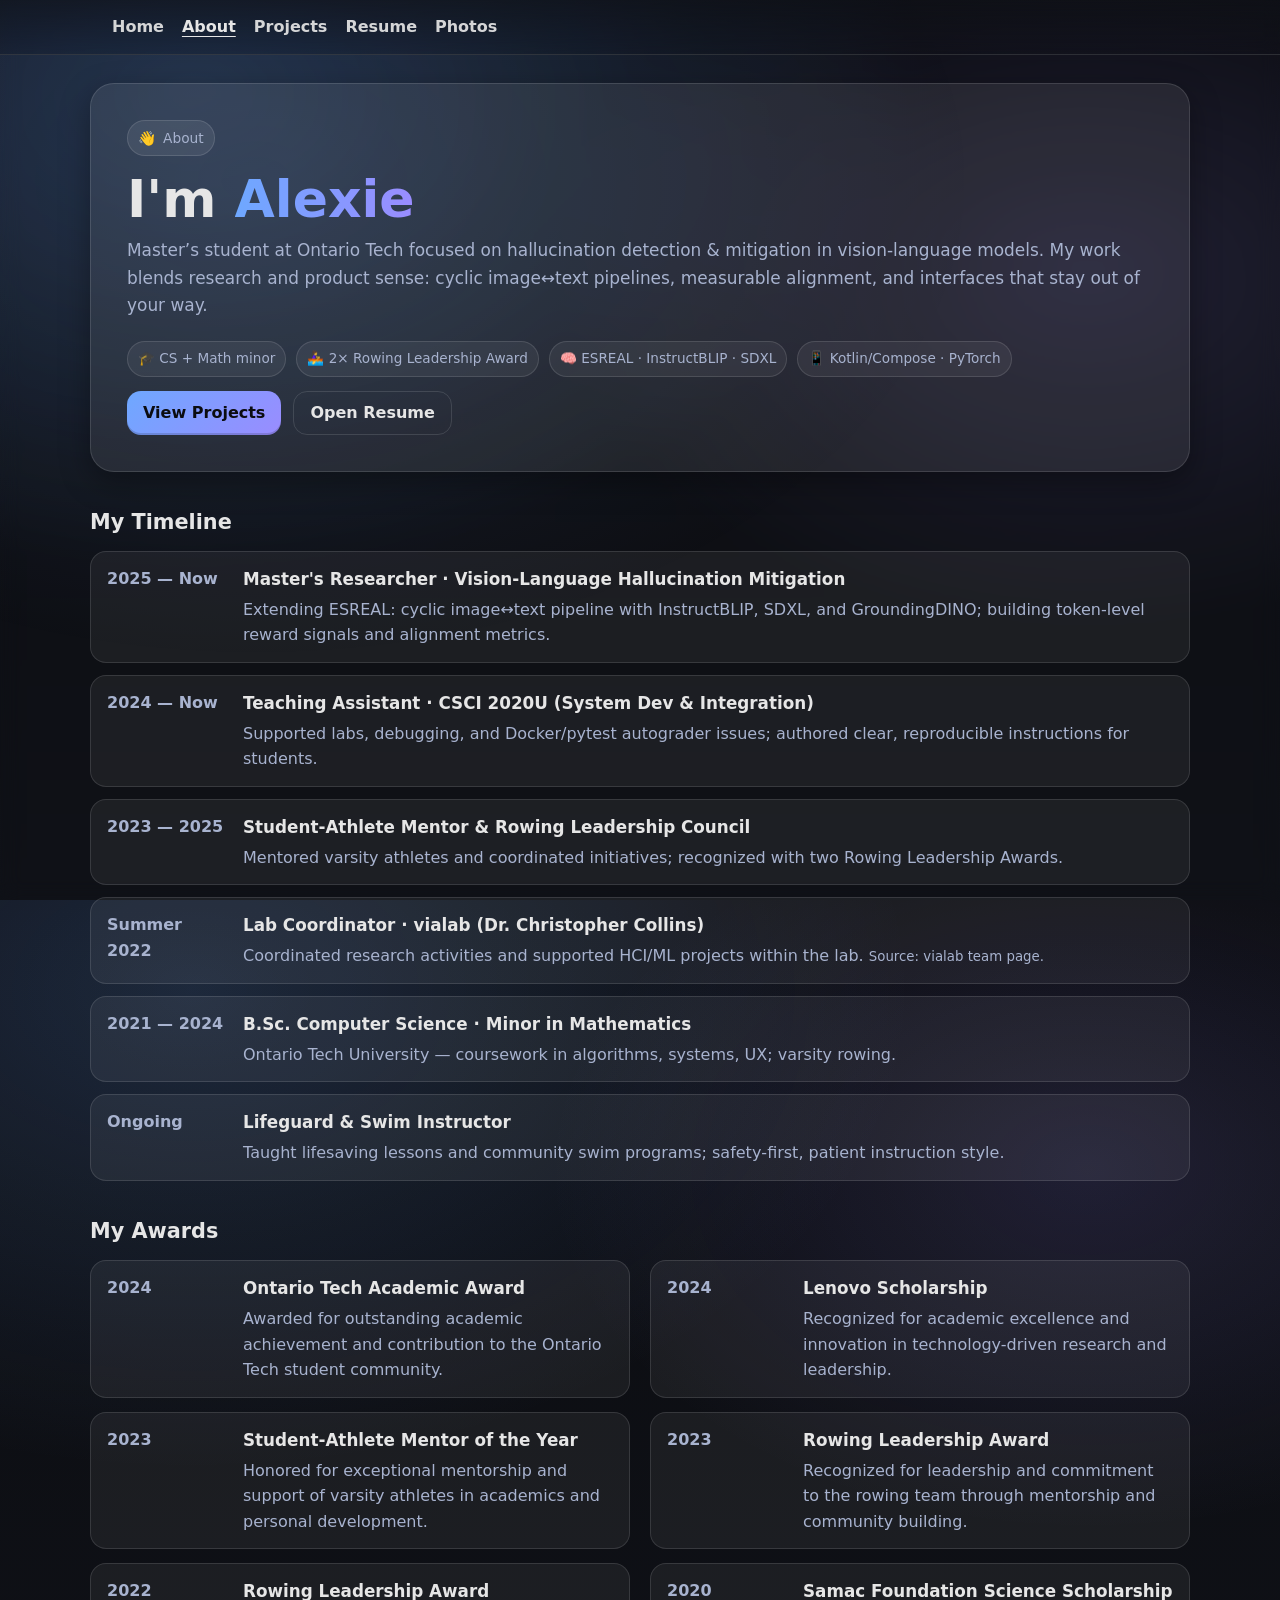
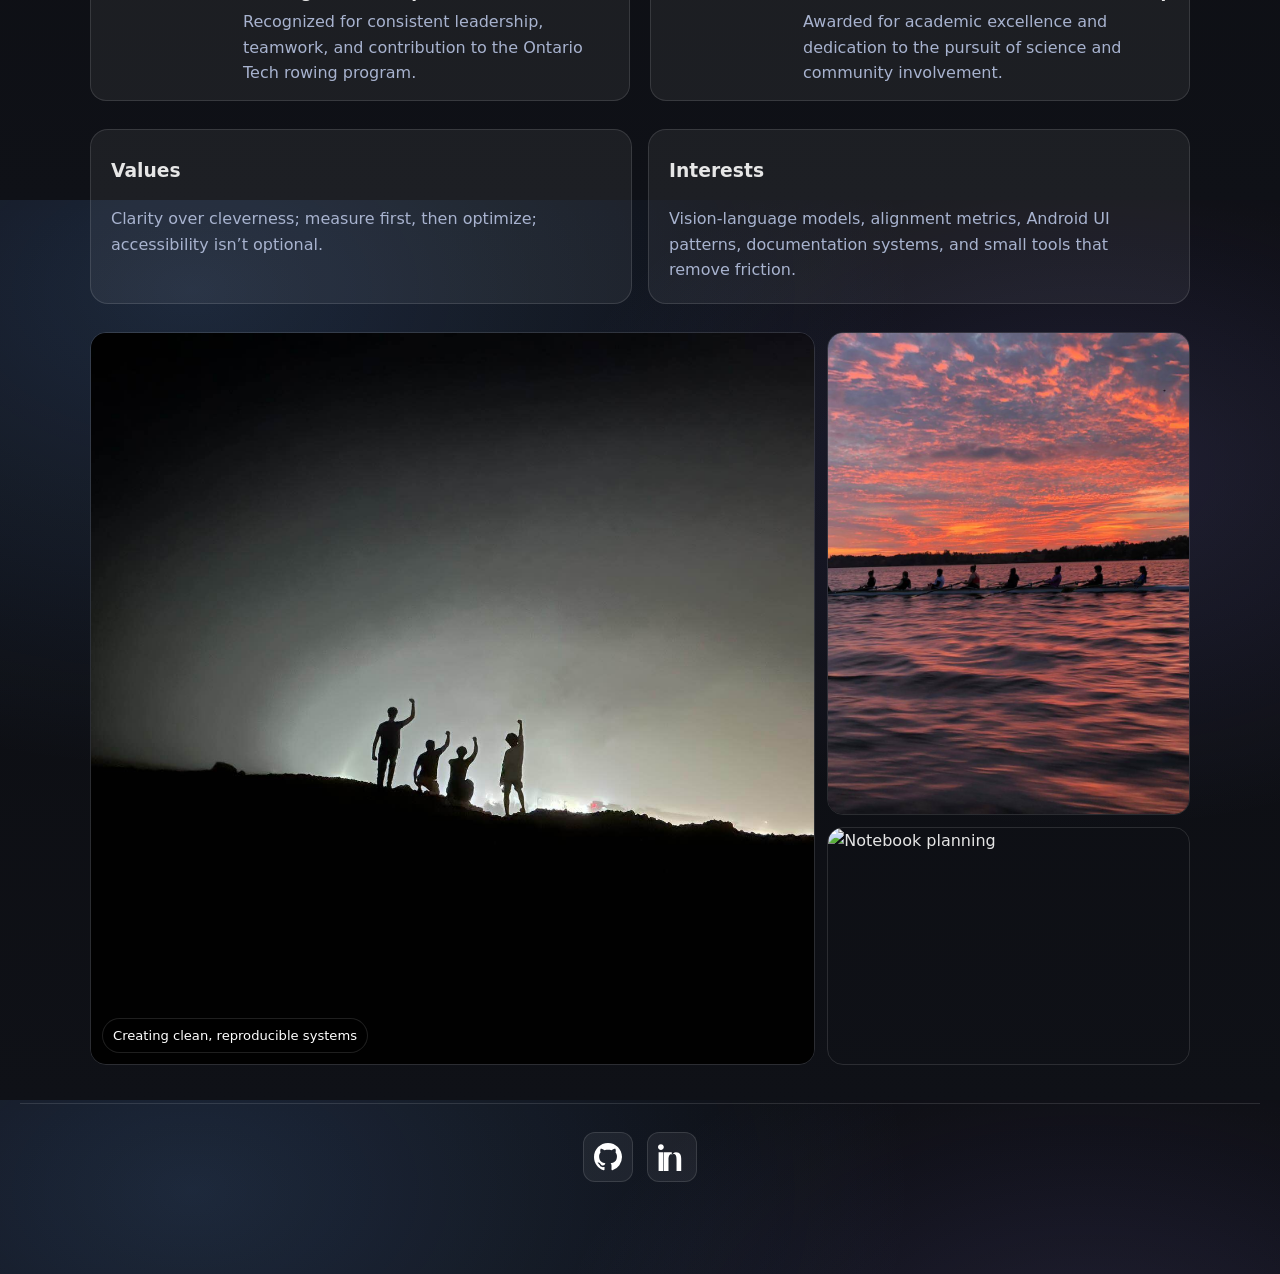
==== commit 53e6b486: "more writing" ====
--- a/about.html
+++ b/about.html
@@ -33,7 +33,7 @@
       <section class="container hero">
         <div class="hero-card reveal">
           <span class="hero-eyebrow"><span>👋</span> About</span>
-          <h1>I'm <span class="accent">Alexie</span> — I build human‑centric AI and clean UI.</h1>
+          <h1>I'm <span class="accent">Alexie</span></h1>
           <p>
             Master’s student at Ontario Tech focused on hallucination detection & mitigation in vision‑language models. 
             My work blends research and product sense: cyclic image↔text pipelines, measurable alignment, and interfaces that stay out of your way.
@@ -49,16 +49,11 @@
             <a class="btn btn-ghost" href="resume.html">Open Resume</a>
           </div>
         </div>
-        <div class="hero-side reveal" style="display:grid; gap:14px">
-          <div class="stat"><span class="dot"></span><div><b>Cyclic pipeline</b><br><small class="muted">image → caption → image</small></div></div>
-          <div class="stat"><span class="dot"></span><div><b>GroundingDINO</b><br><small class="muted">region alignment checks</small></div></div>
-          <div class="stat"><span class="dot"></span><div><b>Reward shaping</b><br><small class="muted">token‑level hallucination scores</small></div></div>
-        </div>
       </section>
 
       <!-- Now & Then timeline -->
       <section class="container">
-        <div class="section-head"><h2>Now & then</h2></div>
+        <div class="section-head"><h2>My Timeline</h2></div>
         <div class="timeline">
           <div class="t-item reveal">
             <div class="t-date">2025 — Now</div>
@@ -105,6 +100,56 @@
           </div>
         </div>
       </section>
+       <!-- Awards -->
+      <!-- Awards -->
+<section class="container">
+  <div class="section-head"><h2>My Awards</h2></div>
+  <div class="timeline two-col">
+    <div class="t-item reveal">
+      <div class="t-date">2024</div>
+      <div>
+        <h3>Ontario Tech Academic Award</h3>
+        <p>Awarded for outstanding academic achievement and contribution to the Ontario Tech student community.</p>
+      </div>
+    </div>
+    <div class="t-item reveal">
+      <div class="t-date">2024</div>
+      <div>
+        <h3>Lenovo Scholarship</h3>
+        <p>Recognized for academic excellence and innovation in technology-driven research and leadership.</p>
+      </div>
+    </div>
+    <div class="t-item reveal">
+      <div class="t-date">2023</div>
+      <div>
+        <h3>Student-Athlete Mentor of the Year</h3>
+        <p>Honored for exceptional mentorship and support of varsity athletes in academics and personal development.</p>
+      </div>
+    </div>
+    <div class="t-item reveal">
+      <div class="t-date">2023</div>
+      <div>
+        <h3>Rowing Leadership Award</h3>
+        <p>Recognized for leadership and commitment to the rowing team through mentorship and community building.</p>
+      </div>
+    </div>
+    <div class="t-item reveal">
+      <div class="t-date">2022</div>
+      <div>
+        <h3>Rowing Leadership Award</h3>
+        <p>Recognized for consistent leadership, teamwork, and contribution to the Ontario Tech rowing program.</p>
+      </div>
+    </div>
+    <div class="t-item reveal">
+      <div class="t-date">2020</div>
+      <div>
+        <h3>Samac Foundation Science Scholarship</h3>
+        <p>Awarded for academic excellence and dedication to the pursuit of science and community involvement.</p>
+      </div>
+    </div>
+  </div>
+</section>
+
 
       <!-- Values / Interests panels -->
       <section class="container split">
--- a/style.css
+++ b/style.css
@@ -331,3 +331,39 @@
   margin-top:12px;
   display:flex; gap:10px; flex-wrap:wrap;
 }
+/* --- Floating stat tag = subtle glass pill (like screenshot) --- */
+.stat{ position: relative; overflow: hidden; }
+.stat .stat-body{ position: relative; width:100%; padding-right:84px; } /* room for the tag */
+
+.stat .tag{
+  position:absolute;
+  top:10px; right:14px;
+  padding:6px 12px;
+  font-size:.85rem; font-weight:600;
+  color:var(--muted);
+  background:rgba(255,255,255,.04);        /* translucent glass */
+  border:1px solid var(--stroke);          /* subtle outline */
+  border-radius:9999px;                     /* full pill */
+  backdrop-filter:blur(6px);
+  -webkit-backdrop-filter:blur(6px);
+  box-shadow:
+    inset 0 1px rgba(255,255,255,.06),
+    0 1px 6px rgba(0,0,0,.25);
+}
+
+.stat:hover .tag{
+  background:rgba(255,255,255,.06);
+  border-color:rgba(255,255,255,.22);
+}
+/* --- Two-column awards layout --- */
+.timeline.two-col {
+  display: grid;
+  grid-template-columns: repeat(2, 1fr);
+  gap: 14px 20px;
+}
+
+@media (max-width: 800px) {
+  .timeline.two-col {
+    grid-template-columns: 1fr; /* stack on mobile */
+  }
+}
